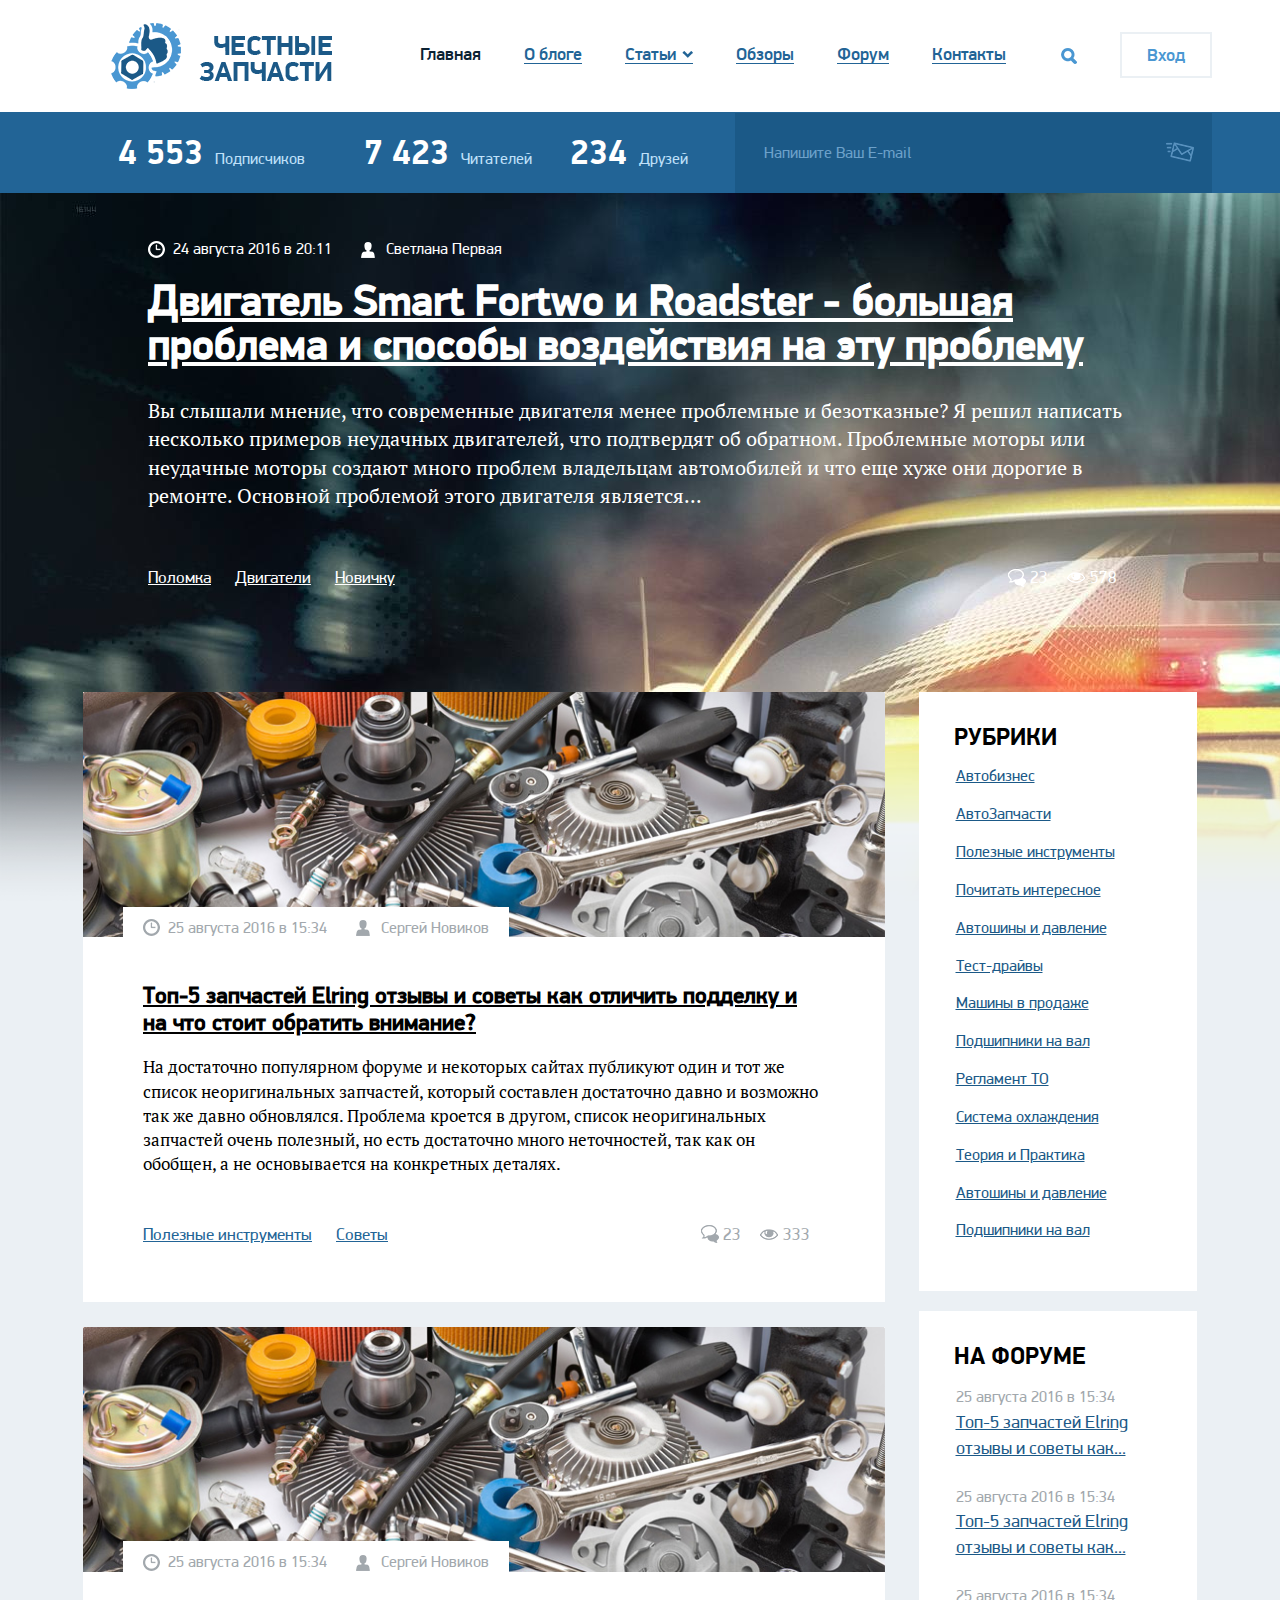
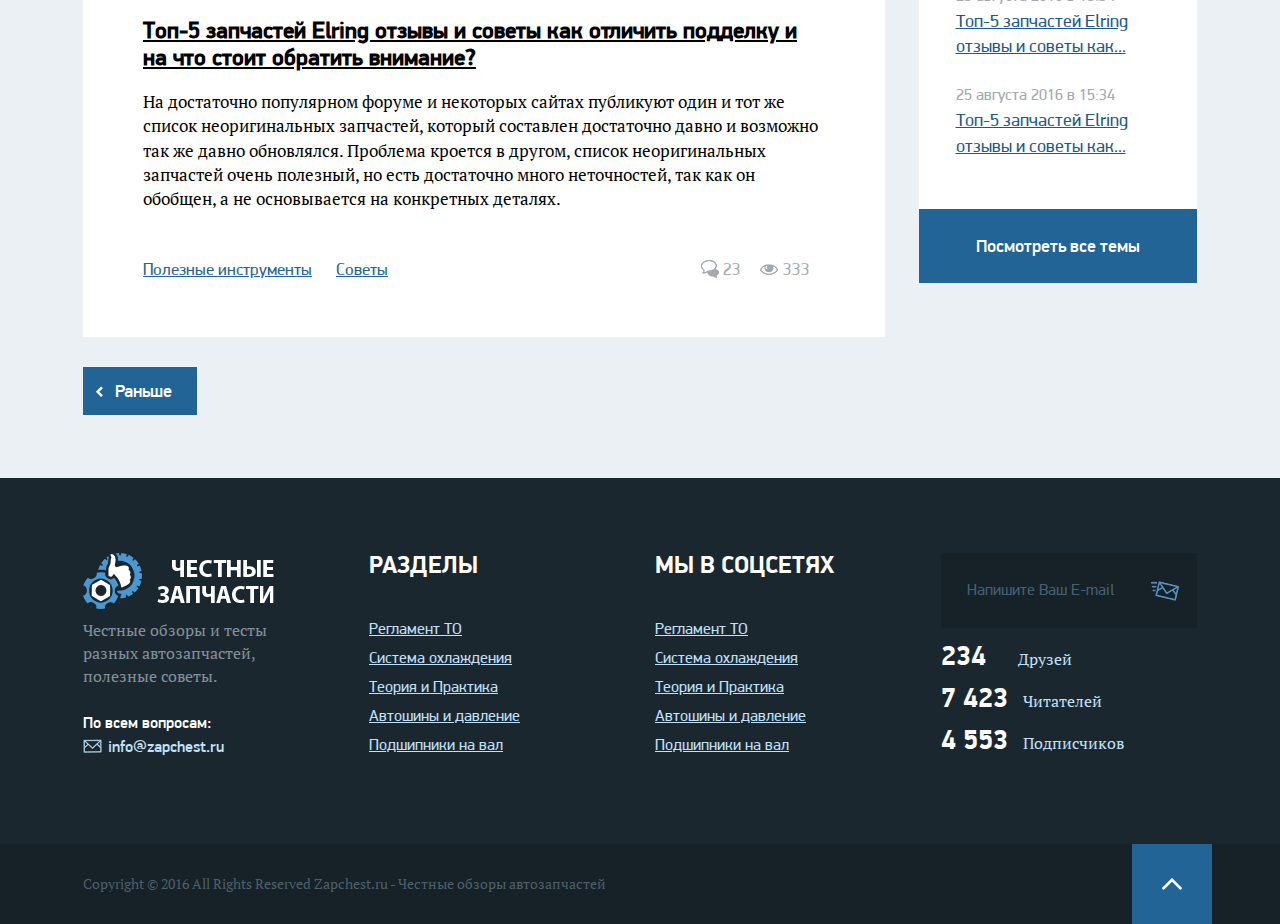
==== index.html @ d2ced8be "fix seizing of fix menu" ====
<!DOCTYPE html>
<head class="no-js" lang="en">
	<meta charset="utf-8">
	<meta name="viewport" content="width=device-width, initial-scale=1.0">
	<meta name="description" content="">
	<meta name="author" content="Dmitry Dadeco">
	<link rel="shortcut icon" href="">
	<title>Честные запчасти</title>
	<link rel="stylesheet" href="css/bootstrap.min.css">
	<link rel="stylesheet" href="css/fonts.css">
	<link rel="stylesheet" href="css/style.css">
	<link rel="stylesheet" href="css/media.css">
</head>
<body>

	<div id="wrapper">
		<div class="sticky-anchor"></div>
		<menu>
			<div class="container">
				<div class="row">
					<div class="col-lg-3 col-xs-12 forfix"><a href="#" class="logo">
						<img src="img/logo.png" alt="Честные запчасти" class="noFix-Logo"></a>
						<img src="img/logo-icon.png" alt="Честные запчасти" class="fix-logo"></a>
					</div>
					<div class="col-lg-7 col-md-8 col-sm-2 col-xs-5 nav">
						<ul class="">
							<li class="current"><a href="#" class="active">Главная</a></li>
							<li><a href="#">О блоге</a></li>
							<li><a href="#" class="article">Статьи</a></li>
							<li><a href="#">Обзоры</a></li>
							<li><a href="#">Форум</a></li>
							<li><a href="#">Контакты</a></li>
						</ul>
					</div>
					<div class="col-lg-1 col-md-2 col-sm-8 col-xs-3 forfixsearch">
						<a href="#" class="search-icon"></a>
					</div>
					<div class="col-lg-4 col-md-3 hidden-sm hidden-xs search-fix-wrap">
						<input type="text" name="search" class="what-search" placeholder="Что ищем?">
						<button name="search" class="search-btn"></button>
					</div>
					<div class="col-lg-1 col-md-2 col-sm-2 col-xs-4 pad-enter">
						<a href="#" class="enter">Вход</a>
					</div>
				</div>
			</div>
		</menu>
		<div class="info">
			<div class="container">
				<div class="row">
					<div class="col-lg-3 col-md-3 nopad-l-m col-sm-3 col-xs-6"><span class="number pad">4 553</span><span class="subscribers">Подписчиков</span></div>
					<div class="col-lg-2 nopad-l col-md-3 col-sm-3 col-xs-6"><span class="number">7 423</span><span class="subscribers">Читателей</span></div>
					<div class="col-lg-2 col-md-2 col-sm-2 col-xs-6 friend"><span class="number pad-m">234</span><span class="subscribers">Друзей</span></div>
					<div class="col-lg-5 nopad col-md-4 col-sm-4  col-xs-12 email-info">
						<input type="email" id="email" name="email" placeholder="Напишите Ваш E-mail">
						<button name="send-email" class="send-email"></button>
					</div>
				</div>
			</div>
		</div>
		<section class="wrap-main-news">
			<img src="img/header-bg.jpg" class="header-bg">
			<div class="bg-light"></div>
			<div class="container">
				<div class="row">
					<div class="col-xs-12 main-news">
						<span class="clock">24 августа 2016 в 20:11</span>
						<span class="user">Светлана Первая</span>
						<h2><a href="#">Двигатель Smart Fortwo и Roadster - большая проблема и способы воздействия на эту проблему</a></h2>
						<span class="text">Вы слышали мнение, что современные двигателя менее проблемные и безотказные? Я решил написать несколько примеров неудачных двигателей, что подтвердят об обратном. Проблемные моторы или неудачные моторы создают много проблем владельцам автомобилей и что еще хуже они дорогие в ремонте. Основной проблемой этого двигателя является...
						</span>
						<div class="bottom">
							<div class="left">
								<a href="#">Поломка</a>
								<a href="#">Двигатели</a>
								<a href="#">Новичку</a>
							</div>
							<div class="right">
								<span class="chat">23</span>
								<span class="eye">578</span>
							</div>
						</div>
					</div>
				</div>
			</div>
		</section>
		<section class="wrap-news">
			<div class="container">
				<div class="row">
					<div class="col-xs-12">
						<main>
							<div class="news-block">
								<div class="photo">
									<img src="img/news-1.jpg" alt="news-1">
									<div class="wrap-CU">
										<span class="clock">25 августа 2016 в 15:34</span>
										<span class="user">Сергей Новиков</span>
									</div>
								</div>
								<div class="text">
									<h3><a href="#">Топ-5 запчастей Elring отзывы и советы как отличить подделку и на что стоит обратить внимание?</a></h3>
									<span class="text-info">На достаточно популярном форуме и некоторых сайтах публикуют один и тот же список неоригинальных запчастей, который составлен достаточно давно и возможно так же давно обновлялся. Проблема кроется в другом, список неоригинальных запчастей очень полезный, но есть достаточно много неточностей, так как он обобщен, а не основывается на конкретных деталях.
									</span>
									<div class="bottom">
										<div class="left">
											<a href="#">Полезные инструменты</a>
											<a href="#">Советы</a>
										</div>
										<div class="right">
											<span class="chat">23</span>
											<span class="eye">333</span>
										</div>
									</div>
								</div>
							</div>
							<div class="news-block">
								<div class="photo">
									<img src="img/news-1.jpg" alt="news-1">
									<div class="wrap-CU">
										<span class="clock">25 августа 2016 в 15:34</span>
										<span class="user">Сергей Новиков</span>
									</div>
								</div>
								<div class="text">
									<h3><a href="#">Топ-5 запчастей Elring отзывы и советы как отличить подделку и на что стоит обратить внимание?</a></h3>
									<span class="text-info">На достаточно популярном форуме и некоторых сайтах публикуют один и тот же список неоригинальных запчастей, который составлен достаточно давно и возможно так же давно обновлялся. Проблема кроется в другом, список неоригинальных запчастей очень полезный, но есть достаточно много неточностей, так как он обобщен, а не основывается на конкретных деталях.
									</span>
									<div class="bottom">
										<div class="left">
											<a href="#">Полезные инструменты</a>
											<a href="#">Советы</a>
										</div>
										<div class="right">
											<span class="chat">23</span>
											<span class="eye">333</span>
										</div>
									</div>
								</div>
							</div>
							<a href="#" class="prev">Раньше</a>
						</main>
						<aside>
							<div class="rubric">
								<div class="title">Рубрики</div>
								<div class="rubtic-list">
									<ul>
										<li><a href="#">Автобизнес</a></li>
										<li><a href="#">АвтоЗапчасти</a></li>
										<li><a href="#">Полезные инструменты</a></li>
										<li><a href="#">Почитать интересное</a></li>
										<li><a href="#">Автошины и давление</a></li>
										<li><a href="#">Тест-драйвы</a></li>
										<li><a href="#">Машины в продаже</a></li>
										<li><a href="#">Подшипники на вал</a></li>
										<li><a href="#">Регламент ТО</a></li>
										<li><a href="#">Система охлаждения</a></li>
										<li><a href="#">Теория и Практика</a></li>
										<li><a href="#">Автошины и давление</a></li>
										<li><a href="#">Подшипники на вал</a></li>
									</ul>
								</div>
							</div>
							<div class="forum">
								<div class="title">На форуме</div>
								<div class="forum-list">
									<ul>
										<li>
											<div class="date">25 августа 2016 в 15:34</div>
											<a href="#">Топ-5 запчастей Elring отзывы и советы как...</a>
										</li>
										<li>
											<div class="date">25 августа 2016 в 15:34</div>
											<a href="#">Топ-5 запчастей Elring отзывы и советы как...</a>
										</li>
										<li>
											<div class="date">25 августа 2016 в 15:34</div>
											<a href="#">Топ-5 запчастей Elring отзывы и советы как...</a>
										</li>
										<li>
											<div class="date">25 августа 2016 в 15:34</div>
											<a href="#">Топ-5 запчастей Elring отзывы и советы как...</a>
										</li>
									</ul>
								</div>
							</div>
							<a href="#" class="all-themes">Посмотреть все темы</a>
						</aside>
					</div>
				</div>
			</div>
		</section>
		<footer>
			<div class="container">
				<div class="row fot">
					<div class="col-lg-3 col-sm-6 col-xs-12 pad-r">
						<a href="#" class="logo"><img src="img/logo-footer.png"></a>
						<span class="logo-text">Честные обзоры и тесты разных автозапчастей, полезные советы.</span>
						<div class="quest">
							<span class="quest-text">По всем вопросам:</span>
							<span class="quest-mail">info@zapchest.ru</span>
						</div>
					</div>
					<div class="col-lg-3 col-sm-6 col-xs-12">
						<div class="title">Разделы</div>
						<div class="list">
							<ul>
								<li><a href="#">Регламент ТО</a></li>
								<li><a href="#">Система охлаждения</a></li>
								<li><a href="#">Теория и Практика</a></li>
								<li><a href="#">Автошины и давление</a></li>
								<li><a href="#">Подшипники на вал</a></li>
							</ul>
						</div>
					</div>
					<div class="col-lg-3 col-sm-6 col-xs-12">
						<div class="title">Мы в соцсетях</div>
						<div class="list">
							<ul>
								<li><a href="#">Регламент ТО</a></li>
								<li><a href="#">Система охлаждения</a></li>
								<li><a href="#">Теория и Практика</a></li>
								<li><a href="#">Автошины и давление</a></li>
								<li><a href="#">Подшипники на вал</a></li>
							</ul>
						</div>
					</div>
					<div class="col-lg-3 col-sm-6 col-xs-12">
						<div class="email-info">
							<input type="email" name="email" id="email" placeholder="Напишите Ваш E-mail">
							<button name="send-email" class="send-email"></button>
						</div>
						<div class="friend num-info"><span class="num">234</span><span class="whom">Друзей</span></div>
						<div class="reader num-info"><span class="num">7 423</span><span class="whom">Читателей</span></div>
						<div class="subscribers num-info"><span class="num">4 553</span><span class="whom">Подписчиков</span></div>
					</div>
				</div>
			</div>
		</footer>
		<div class="copyright">
			<div class="container">
				<div class="row">
					<div class="col-xs-12">Copyright © 2016 All Rights Reserved Zapchest.ru - Честные обзоры автозапчастей</div>
					<a href="#wrapper" id="top"></a>
				</div>
			</div>
		</div>

	<script src="js/jquery-1.12.3.min.js"></script>
  <script src="js/main.js"></script>
</body>
</html>
---- css/fonts.css ----
@font-face {
	font-family: "pfdindisplaypro-med";
	src: url("../fonts/pfdindisplaypro-med.eot");
	src: url("../fonts/pfdindisplaypro-med.eot?#iefix")format("embedded-opentype"),
	url("../fonts/pfdindisplaypro-med.ttf") format("truetype");
	font-style: normal;
	font-weight: normal;
}
@font-face {
	font-family: "pfdindisplaypro-bold";
	src: url("../fonts/pfdindisplaypro-bold.eot");
	src: url("../fonts/pfdindisplaypro-bold.eot?#iefix")format("embedded-opentype"),
	url("../fonts/pfdindisplaypro-bold.ttf") format("truetype");
	font-style: normal;
	font-weight: normal;
}
@font-face {
	font-family: "pfdindisplaypro-reg";
	src: url("../fonts/pfdindisplaypro-reg.eot");
	src: url("../fonts/pfdindisplaypro-reg.eot?#iefix")format("embedded-opentype"),
	url("../fonts/pfdindisplaypro-reg.ttf") format("truetype");
	font-style: normal;
	font-weight: normal;
}
@font-face {
	font-family: "PTF55F";
	src: url("../fonts/PTF55F.eot");
	src: url("../fonts/PTF55F.eot?#iefix")format("embedded-opentype"),
	url("../fonts/PTF55F.ttf") format("truetype");
	font-style: normal;
	font-weight: normal;
}
@font-face {
	font-family: "MyriadPro-Bold";
	src: url("../fonts/MyriadPro/MyriadPro-Bold.otf");
	src: url("../fonts/MyriadPro/MyriadPro-Bold.eot");
	src: url("../fonts/MyriadPro/MyriadPro-Bold.eot?#iefix")format("embedded-opentype"),
	url("../fonts/MyriadPro/MyriadPro-Bold.ttf") format("truetype");
	font-style: normal;
	font-weight: normal;
}
@font-face {
	font-family: "fontawesome-webfont";
	src: url("../fonts/fontawesome-webfont.eot");
	src: url("../fonts/fontawesome-webfont.eot?#iefix")format("embedded-opentype"),
	url("../fonts/fontawesome-webfont.ttf") format("truetype");
	font-style: normal;
	font-weight: normal;
}
@font-face {
	font-family: "FontAwesome";
	src: url("../fonts/FontAwesome.eot");
	src: url("../fonts/FontAwesome.eot?#iefix")format("embedded-opentype"),
	url("../fonts/FontAwesome.ttf") format("truetype");
	font-style: normal;
	font-weight: normal;
}
---- css/style.css ----
html {
  font-family: sans-serif; /* 1 */
  -ms-text-size-adjust: 100%; /* 2 */
  -webkit-text-size-adjust: 100%; /* 2 */
}
body {
  margin: 0;
}
article,
aside,
details, /* 1 */
figcaption,
figure,
footer,
header,
main, /* 2 */
menu,
nav,
section,
summary { /* 1 */
  display: block;
}
audio,
canvas,
progress,
video {
  display: inline-block;
}
audio:not([controls]) {
  display: none;
  height: 0;
}
progress {
  vertical-align: baseline;
}

template,
[hidden] {
  display: none;
}
a {
  background-color: transparent;
}

a:active,
a:hover {
  outline-width: 0;
}
abbr[title] {
  border-bottom: none;
  text-decoration: underline;
  text-decoration: underline dotted;
}
b,
strong {
  font-weight: inherit;
}
b,
strong {
  font-weight: bolder;
}
dfn {
  font-style: italic;
}
h1 {
  font-size: 2em;
  margin: 0.67em 0;
}
mark {
  background-color: #ff0;
  color: #000;
}
small {
  font-size: 80%;
}
sub,
sup {
  font-size: 75%;
  line-height: 0;
  position: relative;
  vertical-align: baseline;
}
sub {
  bottom: -0.25em;
}

sup {
  top: -0.5em;
}
img {
  border-style: none;
}
svg:not(:root) {
  overflow: hidden;
}
code,
kbd,
pre,
samp {
  font-family: monospace, monospace;
  font-size: 1em; }
figure {
  margin: 1em 40px;
}
hr {
  box-sizing: content-box; /* 1 */
  height: 0; /* 1 */
  overflow: visible; /* 2 */
}
button,
input,
select,
textarea {
  font: inherit;
}
optgroup {
  font-weight: bold;
}
button,
input,
select {
  overflow: visible;
}
button,
input,
select,
textarea {
  margin: 0;
}
button,
select {
  text-transform: none;
}
button,
[type="button"],
[type="reset"],
[type="submit"] {
  cursor: pointer;
}
[disabled] {
  cursor: default;
}
button,
html [type="button"],
[type="reset"],
[type="submit"] {
  -webkit-appearance: button;
}
button::-moz-focus-inner,
input::-moz-focus-inner {
  border: 0;
  padding: 0;
}
button:-moz-focusring,
input:-moz-focusring {
  outline: 1px dotted ButtonText;
}
fieldset {
  border: 1px solid #c0c0c0;
  margin: 0 2px;
  padding: 0.35em 0.625em 0.75em;
}
legend {
  box-sizing: border-box;
  color: inherit;
  display: table;
  max-width: 100%;
  padding: 0;
  white-space: normal;
}
textarea {
  overflow: auto;
}
[type="checkbox"],
[type="radio"] {
  box-sizing: border-box;
  padding: 0;
}
[type="number"]::-webkit-inner-spin-button,
[type="number"]::-webkit-outer-spin-button {
  height: auto;
}
[type="search"] {
  -webkit-appearance: textfield;
}
[type="search"]::-webkit-search-cancel-button,
[type="search"]::-webkit-search-decoration {
  -webkit-appearance: none;
}
a, a:hover, a:focus {
  text-decoration: none;
}
body {
  overflow-x:hidden;
}
#wrapper {
  background: #ebf0f4;
  width: 100%;
  height: 100%;

}
menu {
  background: #fff;
  min-height: 112px;
  margin:0;
  padding-left: 0;
}
.logo {
  padding: 23px 28px 23px;
  display: block;
}
menu ul {
  padding: 0;
  margin-top:45px;
  float: right;
}
menu ul li {
  float: left;
  list-style: none;
  margin-right: 43px;
}
menu ul li:last-child {
  margin-right: 0;
}
menu ul li a {
  color: #226496;
  font-family: pfdindisplaypro-med;
  font-size: 18px;
  line-height: 18px;
  display: block;
  border-bottom: 1px solid #226496;
}
menu ul li a.article {
  background: url(../img/arrow-bottom.png) no-repeat center right;
  padding-right: 17px;
}
menu ul li:first-child a, menu ul li:first-child a:hover, menu ul li:first-child a:focus {
  border-bottom: transparent 1px solid;
}
menu ul li a.active,menu ul li a.active:hover,menu ul li a.active:focus {
  color: #0b2233;
}
menu ul li a:hover {
  color: #4a97d2;
  border-bottom: 1px solid #4a97d2;
}
.search-icon {
  width: 16px;
  height: 16px;
  background: url(../img/search-icon.png);
  margin:48px auto 5px;
  display: block;
}
.enter {
  font-family: pfdindisplaypro-med;
  display: block;
  padding: 8px 0;
  border: 2px solid #ebf0f4;
  color:#4a97d2;
  font-size: 18px;
  text-align: center;
  margin-top: 32px;
  width: 92px;
  float: right;
}
.enter:hover {
  background: #ebf0f4;
  color:#4a97d2;
}
.pad-enter {
  padding: 0 0 0 4px;
}
.info {
  background: #226496;
  min-height: 80px;
  width: 100%;
  padding-top: 14.5px;
}
.info .number.pad {
  padding-left: 35px;

}
.info .number {
  font-family: pfdindisplaypro-bold;
  font-size: 35px;
  color: #fff;
  padding-left: 10px;
}
.info .subscribers {
  font-family: pfdindisplaypro-reg;
  font-size: 16px;
  color: #c0e1fa;
  padding: 12px;
}
.nopad-l {
  padding: 0;
}
#email {
  font-family: pfdindisplaypro-reg;
  font-size: 16px;
  color: #fff;
  background: #1b5987;
  border:none;
  padding:29px;
  margin-top: -14px;
  width: 100%;
}
.email-info {position: relative;}
.info .send-email {
  background: url(../img/message-icon.png) no-repeat center;
  border: none;
  height: 20px;
  width: 28px;
  position: absolute;
  z-index: 2;
  right: 18px;
  top: -15px;
  bottom: 0;
  margin:auto 0;
}
.nopad {
  padding:0;
}

section.wrap-main-news {
  width: 100%;
  min-height: 819px;
}
.header-bg {
  position: absolute;
  /*left: 50%;
  margin-left:-961px;*/
  left: 0;
  right: 0;
  margin: auto;
}
.main-news{
  padding:45px 80px 0 80px;
  color: #fff;
}
.main-news .user, .main-news .clock {
  font-family: "pfdindisplaypro-reg";
  font-size: 16px;
  display: inline-block;
}
.main-news .clock {
  background: url(../img/clock.png) no-repeat left center;
  padding-left: 25px;
}
.main-news .user {
  background: url(../img/user.png) no-repeat left center;
  padding-left: 25px;
  margin-left: 25px;
}
.main-news a:hover {
  color: #50adf2;
}
.main-news a {
  font-family: "pfdindisplaypro-med";
  font-size: 43px;
  line-height: 43px;
  color: #fff;
  text-decoration: underline;
}
.main-news .text {
  font-family: "PTF55F", regular;
  font-size: 20px;
  display: block;
  margin-top: 30px;
}
.main-news .bottom {
  margin:45px 0;
}
.main-news .bottom a {
  font-family: "pfdindisplaypro-reg";
  font-size: 17px;
  margin-right:20px;
}
.main-news .bottom .left {
  float: left;
  height: 43px;
}
.main-news .bottom .right {
  float: right;
  height: 43px;
}
.main-news .bottom .right span {
  display: inline-block;
  text-align: right;
  margin-right:15px;
  font-family: "pfdindisplaypro-reg";
  font-size: 17px;
  padding: 9.5px 0;
}
.main-news .bottom .chat {
  background: url(../img/chat.png) no-repeat left center;
  width: 40px;
}
.main-news .bottom .eye {
  background: url(../img/eye.png) no-repeat left center;
  width: 50px;
}
.wrap-news {
  color: #000;
  font-family: "pfdindisplaypro-reg";
  font-size: 16px;
  margin-top:-320px;
}
.wrap-news main {
  width: 72%;
  float: left;
}
.wrap-news main .photo {
  height:247px;
  color: #a2a8ad;
  position: relative;
  overflow:hidden;
}
.wrap-news main .photo img {
  width: 100%;
}
.wrap-news main .wrap-CU {
  background: #fff;
  padding: 10px 20px 0;
  display: inline-block;
  position: absolute;
  bottom: 0;
  left: 5%;
}

.wrap-news main .photo .user, .wrap-news main .photo .clock {
  font-family: "pfdindisplaypro-reg";
  font-size: 16px;
  display: inline-block;
}
.wrap-news main .photo .clock {
  background: url(../img/clock-grey.png) no-repeat left center;
  padding-left: 25px;
}
.wrap-news main .photo .user {
  background: url(../img/user-grey.png) no-repeat left center;
  padding-left: 25px;
  margin-left: 25px;
}
.wrap-news main .text {
  padding: 25px 60px 0;
}
.wrap-news main .text h3 a {
  font-family: "pfdindisplaypro-med";
  font-size: 23px;
  line-height: 23px;
  color: #000;
  text-decoration: underline;
}
.wrap-news main .text h3 a:hover {
  color: #4a96d2;
}
.wrap-news main .text .text-info {
  font-size: 17px;
  font-family: "PTF55F";
  display: inline-block;
}

.wrap-news main .text .bottom {
  margin:45px 0;
  color: #a2a8ad;
}
.wrap-news main .text .bottom a {
  font-family: "pfdindisplaypro-reg";
  font-size: 17px;
  margin-right:20px;
  color: #226496;
  text-decoration: underline;
}
.wrap-news main .text .bottom a:hover {
  color: #4a97d2;
}
.wrap-news main .text .bottom .left {
  float: left;
  height: 43px;
}
.wrap-news main .text .bottom .right {
  float: right;
  height: 43px;
}
.wrap-news main .text .bottom .right span {
  display: inline-block;
  text-align: right;
  margin-right:15px;
  font-family: "pfdindisplaypro-reg";
  font-size: 17px;
  /*padding: 9.5px 0;*/
}
.wrap-news main .text .bottom .chat {
  background: url(../img/chat-grey.png) no-repeat left center;
  width: 40px;
}
.wrap-news main .text .bottom .eye {
  background: url(../img/eye-grey.png) no-repeat left center;
  width: 50px;
}
.news-block {
  padding-bottom: 80px;
  background: #fff;
  margin-bottom:25px;
}
.wrap-news aside {
  width: 25%;
  float: right;
}
.wrap-news aside a,.wrap-news aside {
  font-family: "pfdindisplaypro-reg";

}
aside .rubric,aside .forum {
  padding: 33px 35px;
  background: #fff;
}
.wrap-news aside .title {
  font-family: "pfdindisplaypro-bold";
  font-size: 24px;
  line-height: 24px;
  font-weight: bold;
  text-transform: uppercase;

}
.wrap-news aside ul {
  list-style: none;
  padding-left: 2px;
}
.wrap-news aside .rubtic-list ul li {
  margin-bottom: 15px;
}
.wrap-news aside ul li a {
  color: #1b5987;
  text-decoration: underline;
}
.wrap-news aside ul li a:hover {
 color: #4a97d2
}
.wrap-news aside .forum {
  margin-top:20px;
}
.wrap-news aside .forum-list .date {
  color: #a2a8ad;
  font-size: 16px;
}
.wrap-news aside .forum-list {
  font-size: 18px;
}
.wrap-news aside .forum-list ul li {
  margin-bottom:25px;
}
.wrap-news aside .forum-list ul li:last-child {
  margin-bottom: 0;
}
.wrap-news aside .all-themes {
  display: block;
  color: #fff;
  font-family: "pfdindisplaypro-med";
  font-size: 18px;
  line-height: 18px;
  background: #226496;
  padding: 28px 42px;
  text-align: center;
}
.wrap-news aside .all-themes:hover {
  background: #4b97d3;
}
.wrap-news main .prev {
  color: #fff;
  background: #226496 url(../img/arrow-left.png) no-repeat left+13px center;
  padding:15px 25px 15px 32px;
  margin-top: 5px;
  display: inline-block;
  font-family: "pfdindisplaypro-med";
  font-size: 18px;
  line-height: 18px;
}
.wrap-news main .prev:hover {
  background: #4b97d3 url(../img/arrow-left.png) no-repeat left+13px center;
}
footer {
  background: #1b272f;
  padding:75px 0;
  margin-top: 63px;
}
footer .logo {
  padding: 0 0 10px 0;
}
footer .logo-text {
  font-family: "PTF55F", regular;
  font-size: 16px;
  color: #83919b;
  display: inline-block;
}
footer .quest {
  font-family: "pfdindisplaypro-med";
  font-size: 16px;
  line-height: 16px;
  margin-top: 27px;
}
footer .quest span {
  display: inline-block;
  width: 100%;
  margin-bottom: 8px;
}
footer .quest .quest-text {
  color: #fff;
}
footer .quest .quest-mail {
  color: #c0e1fa;
  background: url(../img/message-icon1.png) no-repeat left center;
  padding-left: 25px;
}
footer .title {
  font-family: "pfdindisplaypro-bold";
  font-size: 24px;
  line-height: 24px;
  color: #fff;
  text-transform: uppercase;
}
footer .list {
  margin-top:42px;
}
footer .list a {
  font-family: "pfdindisplaypro-reg";
  font-size: 16px;
  line-height: 16px;
  color: #c0e1fa;
  text-decoration: underline;
}
footer .list a:hover {
  color: #fff;
}
footer .list ul {
  list-style: none;
  padding: 0;
}
footer .list ul li {
  margin-bottom: 9px;
}
footer .pad-r {
  padding-right:65px;
}
footer .num-info {
  color: #fff;
}
footer #email {
  background: #162128;
  color: #466071;
  margin-top: 0;
  padding:26px;
  min-width: 250px;
}
footer .send-email {
  background: #162128 url(../img/message-icon.png) no-repeat center;
  position: absolute;
  top: 0;
  bottom: 0;
  right: 18px;
  width: 28px;
  height: 20px;
  margin: auto 0;
  border: 0;
}
#email::-webkit-input-placeholder {color:#6da1ca;}
#email::-moz-placeholder          {color:#6da1ca;}/* Firefox 19+ */
#email:-moz-placeholder           {color:#6da1ca;}/* Firefox 18- */
#email:-ms-input-placeholder      {color:#6da1ca;}
footer #email::-webkit-input-placeholder {color:#466071;}
footer #email::-moz-placeholder          {color:#466071;}/* Firefox 19+ */
footer #email:-moz-placeholder           {color:#466071;}/* Firefox 18- */
footer #email:-ms-input-placeholder      {color:#466071;}
input[type="email"]:focus,input[type="text"]:focus { outline: none; }
footer .num-info:first-child {
  margin-top: 20px;
}
footer .num-info {
  margin-top: 13px;
}
footer .num {
  font-family: "pfdindisplaypro-bold";
  font-size: 28px;
  line-height: 28px;
  color: #fff;
  min-width: 62px;
  display: inline-block;
}
footer .whom {
  color: #c0e1fa;
  font-family: "PTF55F", regular;
  font-size: 16px;
  line-height: 16px;
  padding-left: 15px;
  display: inline-block;
}
.copyright {
  background: #162128;
  min-height: 80px;
  color: #4e5f6b;
  font-size: 14px;
  font-family: "PTF55F", regular;
  line-height: 14px;
  padding: 33px 0;
}
.copyright .container {
  position: relative;
}
#top {
  width: 80px;
  height: 80px;
  background: #226496 url(../img/arrow-top.png) no-repeat center;
  position: absolute;
  right: 0;
  top:-33px;
  display: block;
}
#top:hover {
  background: #4b97d3 url(../img/arrow-top.png) no-repeat center;
}
menu.fixed{
  position: fixed;
  top: 0;
  left: 0;
  right: 0;
  z-index: 99;
  min-height: 80px;
  height: 80px;
}
menu.fixed .pad-enter {
  display: none;
}
menu.fixed .nav {
  margin-left: -200px;
}
menu.fixed .logo {
  padding: 15px 0 0 0;
}
menu.fixed ul {
  margin-top:30px;
}
.what-search {
  display: none;
}
menu.fixed .what-search {
  display: block;
  height: 79px;
  width: 360px;
  background: #f4f8fb;
  border: none;
  font-family: pfdindisplaypro-reg;
  font-size: 16px;
  padding-left: 25px;
}

menu.fixed .what-search::-webkit-input-placeholder {color:#c9ced1;}
menu.fixed .what-search::-moz-placeholder          {color:#c9ced1;}/* Firefox 19+ */
menu.fixed .what-search:-moz-placeholder           {color:#c9ced1;}/* Firefox 18- */
menu.fixed .what-search:-ms-input-placeholder      {color:#c9ced1;}


.wrap-news-title {
  padding:0 80px 0 80px;
  color: #fff;
  min-height: 819px;
  position: relative;
}
.wrap-news-title .title {
  padding: 50px 70px 0;
  text-align: center;
  position: relative;
  z-index: 4;
}
.wrap-news-title a:hover {
  color: #50adf2;
}
.wrap-news-title a {
  font-family: "pfdindisplaypro-med";
  font-size: 43px;
  line-height: 43px;
  color: #fff;
}
.wrap-news-title img.wrap-news-title-bg {
  position: absolute;
  /*left: 50%;
  margin-left: -987px; */
  left: 0;
  right: 0;
  margin: auto;
}
.wrap-news-title img.ligft {
  position: absolute;
  bottom: 0;
  left: 0;
  height: 30%;
  width: 100%;
}
.wrap-news-detail {
  margin-top: -511px;
  position: relative;
  z-index: 5;
}
.wrap-news-detail-bg {
  background: #fff;
  padding: 0;
}
.wrap-news-detail .news-info {
  color: #a2a8ad;
  padding: 20px 0;
  border-bottom: 1px solid #eaeaea;
  text-align: center;
  font-family: "pfdindisplaypro-reg";
  font-size: 16px;
}
.wrap-news-detail .news-info span {
  display: inline-block;
}
.wrap-news-detail .news-info .clock {
  background: url(../img/clock-grey.png) no-repeat left center;
  padding-left: 25px;
}

.wrap-news-detail .news-info .user {
  background: url(../img/user-grey.png) no-repeat left center;
  padding-left: 25px;
  margin-left: 25px;
}
.wrap-news-detail .news-info .chat {
  background: url(../img/chat-grey.png) no-repeat left center;
  padding-left: 25px;
  margin-left: 25px;
}
.wrap-news-detail .news-info .eye {
  background: url(../img/eye-grey.png) no-repeat left center;
  padding-left: 25px;
  margin-left: 25px;
}
.wrap-news-detail .text {
  font-family: "PTF55F";
  color: #0b2233;
  font-size: 18px;
  padding: 40px 60px;
}
.wrap-news-detail .bottom {
  border-top: 1px solid #eaeaea;
  border-bottom: 1px solid #eaeaea;
  padding: 20px 60px;
}
.wrap-news-detail .bottom  .right img {
  max-width: 100%;
      margin-top: -5px;
}
.wrap-news-detail .bottom .left {
  float: left;
}
.wrap-news-detail .bottom .left a {
  font-family: "pfdindisplaypro-reg";
  font-size: 17px;
  margin-right: 20px;
  color: #226496;
  text-decoration: underline
}
.wrap-news-detail .bottom .left a:hover {
  color: #4a97d2;
}
.wrap-news-detail .bottom .right {
  float: right;
}
.wrap-news-detail .comment {
  padding: 20px 60px;
  border-bottom: 1px solid #eaeaea;
}
.wrap-news-detail .comment .label {
  font-family: pfdindisplaypro-bold;
  font-size: 24px;
  text-transform: uppercase;
  width: 100%;
  text-align: left;
  display: inline-block;
  font-weight: bold;
  padding: 30px 0;
}
.wrap-news-detail .comment .form {
  width: 100%;
  display: inline-block;
  font-family: pfdindisplaypro-reg;
  font-size: 16px;
}
.wrap-news-detail .comment .form input, .wrap-news-detail .comment .form textarea {
  border: 1px solid #ebf0f4;
  color: #000;
  padding: 7px 15px 7px;
  resize: none;
}
.wrap-news-detail .comment .form textarea:focus {
  outline: none;
}
.wrap-news-detail .comment .form input:nth-child(2) {
  margin-left: 15px;
  margin-right: 10px;
}
.wrap-news-detail .comment .form input::-webkit-input-placeholder {color:#d7dadd;}
.wrap-news-detail .comment .form input::-moz-placeholder          {color:#d7dadd;}/* Firefox 19+ */
.wrap-news-detail .comment .form input:-moz-placeholder           {color:#d7dadd;}/* Firefox 18- */
.wrap-news-detail .comment .form input:-ms-input-placeholder      {color:#d7dadd;}
.wrap-news-detail .comment .form textarea {
  width: 100%;
  height: 135px;
  margin-top:15px;
}
.wrap-news-detail .comment .form a {
  color: #226496;
  text-decoration: underline;
}
.wrap-news-detail .comment .form a:hover {
  color: #4a97d2;
}
.wrap-news-detail .comment .form input[type="checkbox"] + label {
  cursor: pointer;
}
.wrap-news-detail .comment .form input[type="checkbox"]:not(checked) {
  position: absolute;
  opacity: 0;
  margin-left: 15px;
}
.wrap-news-detail .comment .form input[type="checkbox"]:not(checked) + label {
  position: relative; /* будем позиционировать псевдочекбокс относительно label */
  padding-left: 40px; /* оставляем слева от label место под псевдочекбокс */
}
/* Оформление второй части чекбокса в выключенном состоянии (переключатель). */
.wrap-news-detail .comment .form input[type="checkbox"]:not(checked) + label:after {
  content: '';
  position: absolute;
  top: -2px;
  left: 2px;
  width: 22px;
  height: 22px;
  background: #FFF;
  border: 1px solid #ebf0f4;
}
/* Сдвигаем переключатель чекбокса, когда он включен. */
.wrap-news-detail .comment .form input[type="checkbox"]:checked + label:after {
  background: #fff url(../img/ok-icon.png) no-repeat center;
}
.wrap-news-detail .comment .form input[type="submit"] {
  color: #fff;
  background: #226496;
  padding: 15px 25px;
  margin-top: 5px;
  display: inline-block;
  font-family: "pfdindisplaypro-med";
  font-size: 18px;
  line-height: 18px;
}

.wrap-news-detail .comment .form input[type="submit"]:hover {
  background: #4b97d3;
}
.wrap-news-detail .comment .left {
  float: left;
  font-family: pfdindisplaypro-bold;
  font-size: 24px;
  font-weight: bold;
}
.wrap-news-detail .comment .left a {
  color: #4a97d2;
}
.wrap-news-detail .comment .left a:hover {
  color: #226496;
}
.wrap-news-detail .comment .right {
  float: right;
  font-family: pfdindisplaypro-reg;
  font-size: 16px;

}
.wrap-news-detail .comment .right a {
  color: #226496;
  display: inline-block;
  padding-right: 15px;
  background: url(../img/arrow-bottom.png) no-repeat center right;
}
.wrap-news-detail .comment .right a:hover {
  color: #4a97d2;
}
.wrap-news-detail .comment  .comment-info {
  padding: 20px 0;
  margin-top:20px;
  display: inline-block;
  width: 100%;
}
.comments {
  padding: 20px 60px;
  color: #a2a8ad;
  border-bottom: 1px solid #eaeaea;
  font-family: "pfdindisplaypro-reg";
  font-size: 16px;
}
.comments .comments-info div {
  display: inline-block;
}
.comments .comments-info .name {
  margin-left: 15px;
}
.comments .comments-info .clock {
  background: url(../img/clock-grey.png) no-repeat left center;
  padding-left: 25px;
  margin-left: 25px;
}
.comments .comments-wrap .comments-wrap-com {
  font-family: "PTF55F";
  font-size: 18px;
  line-height: 24px;
  color: #0b2233;
  padding: 20px 80px;
}
.comments .comments-wrap .comments-wrap-com a {
  color: #226496;
  text-decoration: underline;
  display: inline-block;
  margin-top:20px;
}
.comments .comments-wrap .comments-wrap-com a:hover {
  color: #4a97d2;
}
.comments .comments-wrap .answer {
  padding: 20px 0 20px 80px;
}
.similar-articles {
  padding: 50px 0 0 0;
}
.similar-articles-wrap {
  padding: 0;
}
.similar-articles .title {
  font-family: "MyriadPro-Bold";
  font-size: 24px;
  font-weight: bold;
  text-transform: uppercase;
  text-align: center;
  padding-bottom: 25px;
}
.similar-articles ul {
  padding: 0;
  list-style: none;
  text-align: justify;
}
.similar-articles ul li {
  width: 32%;
  display: inline-block;
}

.similar-articles ul li .litle-text {
  display: block;
  background: #fff;
  width: 100%;
  padding: 15px 50px;
  color: #0b2233;
  text-align: center;
  text-decoration: underline;
}
.similar-articles ul li .litle-text:hover {
  color: #4a97d2;
}
.similar-articles ul li img {
  width: 100%;
}
.similar-articles ul li.helper {
  width: 100%;
  height: 0;
  visibility: hidden;
}
section.wrap-main-news {
  position: relative;
  overflow: hidden;
}
.main-news {
  z-index: 3;
  position: relative;
}
.bg-light {
  background: url(../img/ligft.png) no-repeat center bottom;
  position: absolute;
  -webkit-background-size: 100% 100%;
  background-size: 100% 40%;
  width: 100%;
  height: 100%;
  z-index: 2;
  left:0;
}
.wrap-news {
  position: relative;
  z-index: 4;
}
.forum-main nav {
  padding: 30px 0;
}
.forum-main nav a {
  font-family: pfdindisplaypro-reg;
  font-size: 1em;
  text-decoration: underline;
  color: #226496;
}
.forum-main nav a:hover {
  text-decoration: none;
}
.forum-main nav ul {
  margin: 0;
  padding: 0;
  list-style: none;
}
.forum-main nav ul li {
  float: left;
}
.forum-main nav ul li::after {
  content: ">";
  font-family: "fontawesome-webfont";
  color: #a2a8ad;
  position: relative;
  margin: 0 5px;
}
.forum-main nav ul li:last-child::after {
  display: none;
}
.forum-main nav ul li.current a {
  color: #a2a8ad;
  text-decoration: none;
}
.forum-main {
  color: #0b2233;
}
.forum-main .important-info .title {
  font-family: "MyriadPro-Bold";
  font-size: 1.5em;
  text-transform: uppercase;
  margin: 0;
  display: block;
  width: 100%;
  border-bottom: 1px solid #eaeaea;
  padding: 25px 35px;
}
.forum-main .important-info .text {
  padding: 5px 35px 15px;
  display: block;
}
.forum-main .important-info p, .forum-main .important-info a {
  font-family: "PTF55F";
  font-size: 1.125em;
}
.forum-main .important-info a {
  color: #226496;
  text-decoration: underline;
}
.forum-main .important-info a:hover {
  text-decoration: none;
}
.forum-main article {
  background: #fff;
}
.forum-main .last-info {
  margin-top:25px;
}
.forum-main .last-info article {
  width: 49%;
}
.forum-main .last-info article:first-child {
  float: left;
}
.forum-main .last-info article:last-child {
  float: right;
}

.forum-main .last-info article .title {
  font-family: "MyriadPro-Bold";
  font-size: 1.5em;
  text-transform: uppercase;
  margin: 0;
  display: block;
  width: 100%;
  border-bottom: 1px solid #eaeaea;
  padding: 25px 35px;
}
.forum-main .last-info article .note {
  padding: 25px 35px;
  border-bottom: 1px solid #eaeaea;
}
.forum-main .last-info article .note .note-title a {
  font-family: "pfdindisplaypro-med";
  font-size: 1.25em;
  text-decoration: underline;
  color: #0b2233;
}
.forum-main .last-info article .note .note-title a:hover,.forum-main .last-info article .note .last-message a:hover, .forum-main .last-info article .note .category a:hover {
  text-decoration: none;
}
.forum-main .last-info article .note .last-message {
  font-family: "PTF55F";
  font-size: 1.125em;
}
.forum-main .last-info article .note .last-message a, .forum-main .last-info article .note .category a {
  color: #226496;
  text-decoration: underline;
}
.forum-main .last-info article .note .category {
  color: #a2a8ad;
  font-family: pfdindisplaypro-reg;
}
.forum-main .last-info article .note .category a {
  font-family: pfdindisplaypro-reg;
  margin-right:15px;
}
.forum-main .last-info article .note  .note-comments,.forum-main .last-info article .note .note-views {
  display: inline-block;
  position: relative;
  padding-left: 18px;
}
.forum-main .last-info article .note .note-views {
  margin-left: 10px;
}
.forum-main .last-info article .note .note-comments::before {
  content: "";
  background: url(../img/chat-grey.png);
  width: 18px;
  height: 18px;
  position: absolute;
  top:0;
  bottom: 0;
  margin: auto;
  left: -8px;
}
.forum-main .last-info article .note .note-views::before {
  content: "";
  background: url(../img/eye-grey.png);
  width: 18px;
  height: 11px;
  position: absolute;
  top:0;
  bottom: 0;
  margin: auto;
  left: -8px;
}
.forum-main .last-info article .note .time-send {
  font-family: pfdindisplaypro-reg;
  color: #a2a8ad;
}
.forum-main .last-info article .note-info-short {
  font-family: pfdindisplaypro-reg;
  font-size: 1.125em;
}
.forum-main .last-info article .time-send-info {
  margin-right:15px;
}
.forum-lvltwo {
  color: #0b2233;
}
.forum-lvltwo .forum-title {
  padding: 25px 0;
}
.forum-lvltwo .forum-title .forum-name {
  float: left;
}
.forum-lvltwo .forum-title .forum-name h3 {
  font-family: pfdindisplaypro-med;
  font-size: 1.5em;
  margin: 0;
  font-weight: normal;
}
.forum-lvltwo .forum-title .forum-name p {
  font-family: pfdindisplaypro-reg;
  color: #a2a8ad;
  margin: 0;
}
.forum-lvltwo .forum-title .pagination {
  float: right;
  margin-top: 9px;
}
.forum-lvltwo .forum-title .pagination .show {
  color: #a2a8ad;
  float: left;
  display: block;
  margin:0;
  margin-right: 30px;
}
.forum-lvltwo .forum-title .pagination ul {
  margin: 0;
  padding: 0;
  list-style: none;
  float: right;
}
.forum-lvltwo .forum-title .pagination ul li {
  float: left;
  margin-right: 10px;
  color: #bbcbd8;
  font-family: "pfdindisplaypro-bold";
}
.forum-lvltwo .forum-title .pagination ul li a {
  font-family: "pfdindisplaypro-med";
  font-size: 1.125em;
  color: #4a97d2;
  padding: 15px 12px;
  border: 1px solid #cfdde8;
}
.forum-lvltwo .forum-title .pagination ul li a:hover {
  background: #cfdde8;
}
.forum-lvltwo .forum-title .pagination ul li:first-child a {
  color: #fff;
  padding: 15px 18px;
  background: #226496;
}

.forum-lvltwo .forum-title .pagination ul li:first-child a:hover {
  background: #4b97d3;
}
.forum-lvltwo .forum-title .pagination ul li:first-child .arrow {
  margin-right: 5px;
}
.forum-lvltwo .forum-title .pagination ul li a .arrow {
  background: url(../img/arrow-left-pag.png);
  display: inline-block;
  width: 7px;
  height: 11px;
}
.forum-lvltwo .forum-title .pagination ul li:last-child a {
  color: #fff;
  padding: 15px 18px;
  background: #226496;
}

.forum-lvltwo .forum-title .pagination ul li:last-child a:hover {
  background: #4b97d3;
}
.forum-lvltwo .forum-title .pagination ul li:last-child a .arrow {
  -moz-transform: rotate(180deg);
    -ms-transform: rotate(180deg);
    -webkit-transform: rotate(180deg);
    -o-transform: rotate(180deg);
    transform: rotate(180deg);
    margin-left:5px;
}
.forum-main article {
  position: relative;
}
.themes-topic {
  background: #fff;
}
.themes-topic table {
  width: 100%;
  color: #0b2233;
}
.themes-topic table .header {
    border-bottom: 1px solid #eaeaea;
}
.themes-topic table .header td {
  text-align: left;
  font-family: "pfdindisplaypro-med";
  color: #226496;
}
.themes-topic .title {
    font-family: "MyriadPro-Bold";
    font-size: 1.5em;
    text-transform: uppercase;
    margin: 0;
    display: block;
    width: 100%;
    padding: 25px 0;
    color: #0b2233;
}
.themes-topic table .title-theme a {
  font-family: "pfdindisplaypro-med";
  font-size: 1.25em;
  color: #0b2233;
  text-decoration: underline;
}
.themes-topic table .title-theme a:hover {text-decoration: none;}
.themes-topic table .title-theme {
  font-family: "PTF55F";
  font-size: 1.125em;
  float: left;
  display: block;
}
.themes-topic table i {
  color: #4a97d2;
  float: left
}
.themes-topic table i.fa-file-text-o {
  font-size: 1.375em;
  margin: 0 23px;
}
.themes-topic table i.icon {
  font-size: 1em;
  border: 1px solid #ebf0f4;
  padding: 2px 3px;
  width: 22px;
  text-align: center;
  height: 22px;
}
.themes-topic table tr:not(.header) td {
  padding: 20px 25px;
}
.themes-topic table tr td:first-child {
  padding-left: 35px;
}
.themes-topic table tr td .answers {
  position: relative;
  display: block;
  font-family: "pfdindisplaypro-reg";
  padding-left: 25px;
  color: #a2a8ad;
}
.themes-topic table tr td .answers:before {
  content: "";
  background: url(../img/chat-grey.png);
  width: 18px;
  height: 18px;
  position: absolute;
  left: 0;
  top: 0;
  bottom:0;
  margin: auto;
}
.themes-topic table tr td .views {
  position: relative;
  display: block;
  font-family: "pfdindisplaypro-reg";
  padding-left: 25px;
  color: #a2a8ad;
}
.themes-topic table tr td .views:before {
  content: "";
  background: url(../img/eye-grey.png);
  width: 18px;
  height: 11px;
  position: absolute;
  left: 2px;
  top: 0;
  bottom:0;
  margin: auto;
}
.themes-topic table tr td a {
  font-family: "pfdindisplaypro-reg";
  color: #226496;
  text-decoration: underline;
}
.themes-topic table tr td a:hover {
  text-decoration: none;
}
.themes-topic table tr td .last-message {
  font-family: "pfdindisplaypro-reg";
  color: #a2a8ad;
}
.themes-topic table tr td:not(first-child) {
  padding: 0 25px;
}
.forum-lvltwo .forum-footer {
  margin-top: 5px;
  margin-bottom: 13px;
}
.forum-lvltwo .info-setting {
  background: #fff;
  font-family: "PTF55F";
}
.forum-lvltwo .info-setting .title {
    font-family: "MyriadPro-Bold";
    font-size: 1.5em;
    text-transform: uppercase;
    margin: 0;
    display: block;
    width: 100%;
    padding: 25px 35px;
    border-bottom: 1px solid #eaeaea;
}
.forum-lvltwo .info-setting p {
  font-size: 1.125em;
  padding: 25px 35px;
  margin:0;
}
.forum-lvltwo .forum-title .pagination ul li:last-child {
  margin-right:0;
}
.forum-lvltwo .list-freedom {
  font-family: "PTF55F";
  font-size: 1.125em;
  margin-top:25px;
}
.forum-lvltwo .list-freedom .list, .forum-lvltwo .list-freedom .freedom {
  width: 49%;
  background: #fff;
}
.forum-lvltwo .list-freedom .list {
  float: left;
}
.forum-lvltwo .list-freedom .freedom {
  float: right;
}
.forum-lvltwo .list-freedom .title {
    font-family: "MyriadPro-Bold";
    font-size: 1.5em;
    text-transform: uppercase;
    margin: 0;
    display: block;
    width: 100%;
    padding: 25px 35px;
    border-bottom: 1px solid #eaeaea;
}
.forum-lvltwo .list-freedom  i {
    color: #4a97d2;
    float: left;
    margin-left: 35px;
    margin-right: 15px;
}
.forum-lvltwo .list-freedom  i.icon {
  font-size: 1em;
  border: 1px solid #ebf0f4;
  padding: 2px 3px;
  width: 22px;
  text-align: center;
  height: 22px;
}
.forum-lvltwo .list-freedom {
  font-size: 1em;
}
.forum-lvltwo .freedom {
  font-family: "PTF55F";
}
.forum-lvltwo .freedom .left {
  float: left;
  width: 65%;
  padding-left:35px;
}
.forum-lvltwo .freedom .right {
  width: 35%;
  float: right;
  padding-left:35px;
}
.forum-lvltwo .list-freedom a {
  color: #226496;
  text-decoration: underline;
}
.forum-lvltwo .list-freedom a:hover {
  text-decoration: none;
}

.forum-main article .hide-block {
  background: url(../img/big-arrow.png);
  width: 17px;
  height: 10px;
  position: absolute;
  top: 35px;
  right: 30px;
}
.forum-main article .hide-block.hide-active {
  -moz-transform: rotate(180deg); /* Для Firefox */
    -ms-transform: rotate(180deg); /* Для IE */
    -webkit-transform: rotate(180deg); /* Для Safari, Chrome, iOS */
    -o-transform: rotate(180deg); /* Для Opera */
    transform: rotate(180deg);
}
.forum-main article .hide-block:hover {
  cursor: pointer;
}
footer, .copyright { position: relative; }
/* .parallax {
  perspective: 1px;
  height: 1800px;
  overflow-x: hidden;
}
.wrap-main-news {
  transform: translateZ(-2px) scale(3);
}
.wrap-news {
  transform: translateZ(0);
}
.wrap-main-news, .wrap-news {

} */
.search-fix-wrap {position: relative;}
menu .search-btn {
  position: absolute;
  top: 0; bottom: 0; right: 25px; margin: auto 0;
  width: 16px; height: 16px;
  background: url(../img/search-icon.png) no-repeat center;
  border: 0;
}
.search-fix-wrap { display: none; }

button:focus { outline: none; }

.visible {opacity: 0 !important;}
.fix-logo {display: none;}
---- css/media.css ----
@media screen and (min-width:1980px)  {
.container {
	width: 1980px;
}
menu ul li a {
	font-size: 27px;
}
.info .subscribers {
	font-size: 41px;
}
.info .subscribers {
	font-size: 26px;
}
#email {
	font-size: 23px;
	margin-top:-15px;
}
.enter {
	font-size: 24px;
}
.main-news .user, .main-news .clock {
	font-size: 24px;
}
.main-news a {
	font-size: 58px;
}
.main-news .text {
	font-size: 25px;
}
.main-news .bottom a {
	font-size: 21px;
}
.main-news .bottom .right span {
	font-size: 22px;
}
.main-news .bottom .chat {
	width: 49px
}
.main-news .bottom .eye {
	font-size: 58px;
}
.wrap-news main .photo .user, .wrap-news main .photo .clock {
	font-size: 25px;
}
.wrap-news main .text h3 a {
	font-size: 34px;
}
.wrap-news main .text .text-info {
	font-size: 25px;
}
.wrap-news main .text .bottom a {
	font-size: 23px;
}
.wrap-news main .text .bottom .right span {
	font-size: 24px;
}
.wrap-news main .text .bottom .eye {
	width: 62px;
}
.wrap-news aside .title {
	font-size: 34px;
}
.wrap-news aside ul li a {
	font-size: 24px;
}
.wrap-news aside .all-themes {
	font-size: 25px;
}
.wrap-news main .prev {
	font-size: 25px;
}
footer .logo-text, footer .quest {
	font-size: 24px;
}
footer .title {
	font-size: 29px;
}
footer .list a {
	font-size: 22px;
}
footer .whom {
	font-size: 24px;
}
footer .num {
	font-size: 33px;
}
.copyright {
	font-size: 21px;
}
menu ul {
	float: left;
	margin-left: -105px;
}
.wrap-news main .text .bottom .chat {
	font-size: 52px;
	width: 50px;
}
.forum-lvltwo .freedom .left {
  width: 50%;
  padding-left:35px;
}
.forum-lvltwo .freedom .right {
  width: 50%;
  padding-left:35px;
}
.forum-lvltwo .list-freedom {
  font-size: 1.125em;
}
}
@media screen and (max-width:1200px)  {
.logo {
	padding: 0;
	text-align: center;
	margin: 10px 0;
}
menu ul, .search-icon,.enter {
	margin: 0;
}
menu ul {
	margin-top: 5px;
}
.search-icon {
	margin:8px auto 0;
}
.enter {
	margin-top: -10px;
	margin-bottom: 5px;
}
.nopad-l-m {
	padding-left: 0;
}
.info .number {
	padding-left: 30px;
}
.info .number.pad-m {
	padding-left: 0;
}
footer {
	text-align: center;
}
footer .quest .quest-mail {
	/*background: url(../img/message-icon1.png) no-repeat left+140px center;*/
	width: 160px;
}
footer .pad-r {
	padding-right: 15px
}
footer .fot div:nth-child(1), footer .fot div:nth-child(2){
  margin-bottom: 20px;
}
menu.fixed .forfix {
	width: 10%;
	display: inline-block;
	position: relative;
}
menu.fixed .nav {
	width: 70%;
	display: inline-block;
	position: relative;
	margin-left: -50px;
}
menu.fixed .what-search {
  width: 200px;
}
menu.fixed .logo {padding:7px 0 0 0;}

.forum-lvltwo .forum-title .forum-name {
	float: none;
	text-align: center;
	margin-bottom: 20px;
}
.forum-lvltwo .forum-title .pagination {
	width: 100%;
}
.themes-topic table .title-theme {
	float: none;
}
menu .search-btn {right: 45px}
}
@media screen and (max-width:992px)  {
.wrap-news {
	margin-top: -200px;
}
.info .number{
	font-size: 21px;
}
.info .subscribers {
	font-size: 14px;
}
.info {min-height: 62px;}
#email {
	padding: 20px;
}
/* menu mobile*/
	.nav {
		position: relative;
		min-height: 45px;
		margin-bottom: 10px;
	}
	.nav ul {
		width: 100%;
		min-height: 45px;
		min-width: 125px;
		max-width: 125px;
		padding: 5px 0;
		position: absolute;
		top: 0;
		left: 0;
		border: solid 1px #aaa;
		background: #FAFAFA url(../img/icon-menu.png) no-repeat 10px 15px;
		border-radius: 5px;
		box-shadow: 0 1px 2px rgba(0,0,0,.3);
		z-index: 3;
	}
	.nav li {
		display: none; /* скрыть все <li> пункты */
		margin: 0;
		width: 100%;
	}
	.nav .current {
		display: block; /* показывать только текущие активные <li> пункты */
	}
	.nav a {
		display: block;
		padding: 7px 5px 5px 32px;
		text-align: left;
	}
	.nav .current a {
		background: none;
		color: #666;
		padding-left: 40px;
	}

	/* при наведении на пункты меню */
	.nav ul:hover {
		background-image: none;
	}
	.nav ul:hover li {
		display: block;
		margin: 0 0 5px;
	}
	.nav ul:hover .current {
		background: url(images/icon-check.png) no-repeat 10px 7px;
	}
	menu ul {
		margin-top: 0;
	}
	.enter {
		margin-top: 0;
		margin-bottom: 10px;
	}
	.search-icon {
		margin-top: 14px;
	}
	.wrap-news main, .wrap-news aside {
		width: 100%;
	}
	.wrap-news aside {
		margin-top: 40px;
	}
	.wrap-news aside .rubric {
		width: 49.2%;
		float: left;
	}
	.wrap-news aside .forum{
		width: 49.2%;
		float: right;
		margin-top: 0;
	}
	.wrap-news aside .all-themes {
		float: right;
		width: 49.2%;
	}
	menu ul li a.article {
		background: url(../img/arrow-bottom.png) no-repeat center right+10px;
	}

menu.fixed .forfix {
	width: 10%;
	display: inline-block;
	position: relative;
}
menu.fixed .nav {
	width: 20%;
	display: inline-block;
	position: relative;
	margin-left: 150px;
	margin-top:-15px;
}
menu.fixed .forfixsearch {
	width: 30%;
	margin-left: 150px;
}
menu.fixed .what-search {
  width: 200px;
  float: right;
}
menu.fixed .logo {padding:7px 0 0 0;}
.wrap-news-title {
	padding: 0 40px;
}
.forum-lvltwo .list-freedom .list {width: 100%;}
.forum-lvltwo .list-freedom .freedom {
	width: 100%;
	margin-top:10px;
}
.info .subscribers {font-size: 13px;}
}
@media screen and (max-width:768px)  {
	#email {
		margin-top: 0;
	}
	.info .number.pad,.info .number {
		padding-left: 15px;
	}
	.friend {
		padding-top: 10px;
	}

	.wrap-news aside .forum, .wrap-news aside .rubric {
		width: 100%;
		float: left;
		margin-top: 0;
	}
	.wrap-news aside .forum {
		width: 100%;
		margin-top: 20px;
	}
	.wrap-news aside .all-themes {
		width: 100%;
	}
	.wrap-news {
		margin-top: 0px;
	}
menu.fixed .forfix {
	width: 10%;
	display: inline-block;
	position: relative;
}
menu.fixed .nav {
	width: 40%;
	display: inline-block;
	position: relative;
	margin-left: 30%;
	margin-top:-15px;
}
menu.fixed .forfixsearch {
	width: 40%;
	margin-left: 150px;
	display: none;
}
menu.fixed .what-search {
  width: 250px;
  float: right;
}
menu.fixed .logo {padding:7px 0 0 0;}
.search-icon {float: right;}
.wrap-news-detail .comment .form input, .wrap-news-detail .comment .form textarea {
	width: 100%;
	margin-bottom: 20px;
}
.wrap-news-detail .comment .form input:nth-child(2) {
	margin-left:0;
}
.wrap-news-detail {
  margin-top: -311px;
}
.wrap-news-title {
	padding:0;
}
.wrap-news-title .title {
	padding:20px 0 0 0;
}
.wrap-news-detail .text,.wrap-news-detail .bottom,.wrap-news-detail .comment,.comments {
	padding:30px 10px;
}
.similar-articles ul li {
	width: 100%;
	margin-bottom:15px;
}
.wrap-news-detail .bottom .left,.wrap-news-detail .bottom .right {
	clear: both;
	float: none;
	width: 100%;
}
.wrap-news-detail .bottom {
	text-align: center;
}
.wrap-news-detail .bottom  .right img  {
      margin-top: 0;
}
.forum-main .last-info article {width: 100%;}
.forum-main nav ul {padding-left: 15px;}
.forum-main .last-info article .note {text-align: center;}
.forum-lvltwo .forum-title .pagination ul li a {
	display: block;
}
.forum-lvltwo .forum-title .pagination .show, .forum-lvltwo .forum-title .pagination ul {
	float: none;text-align: center;
}
.forum-lvltwo .forum-title .pagination ul {
	margin-top: 10px;
}
.forum-lvltwo .forum-title .pagination ul li {
	float: none;
	display: inline-block;
}
.forum-lvltwo .important-info .title {
	text-align: center;
}
.themes-topic table i {
	display: none;
}
.themes-topic table tr td:nth-child(3) {
	display: none;
}
.themes-topic table tr td:nth-child(5) {
	display: none;
}
.forum-lvltwo .info-setting .title {text-align: center;}
.forum-main article::after {
	right: 20px;
}
.themes-topic table tr:not(.header) td {
	padding: 20px 7px;
}
.themes-topic table tr td:not(first-child) {
	padding: 0 5px;
}
.themes-topic table tr td:first-child {
	padding-left: 0;
}
.info .send-email {top:0;}
}
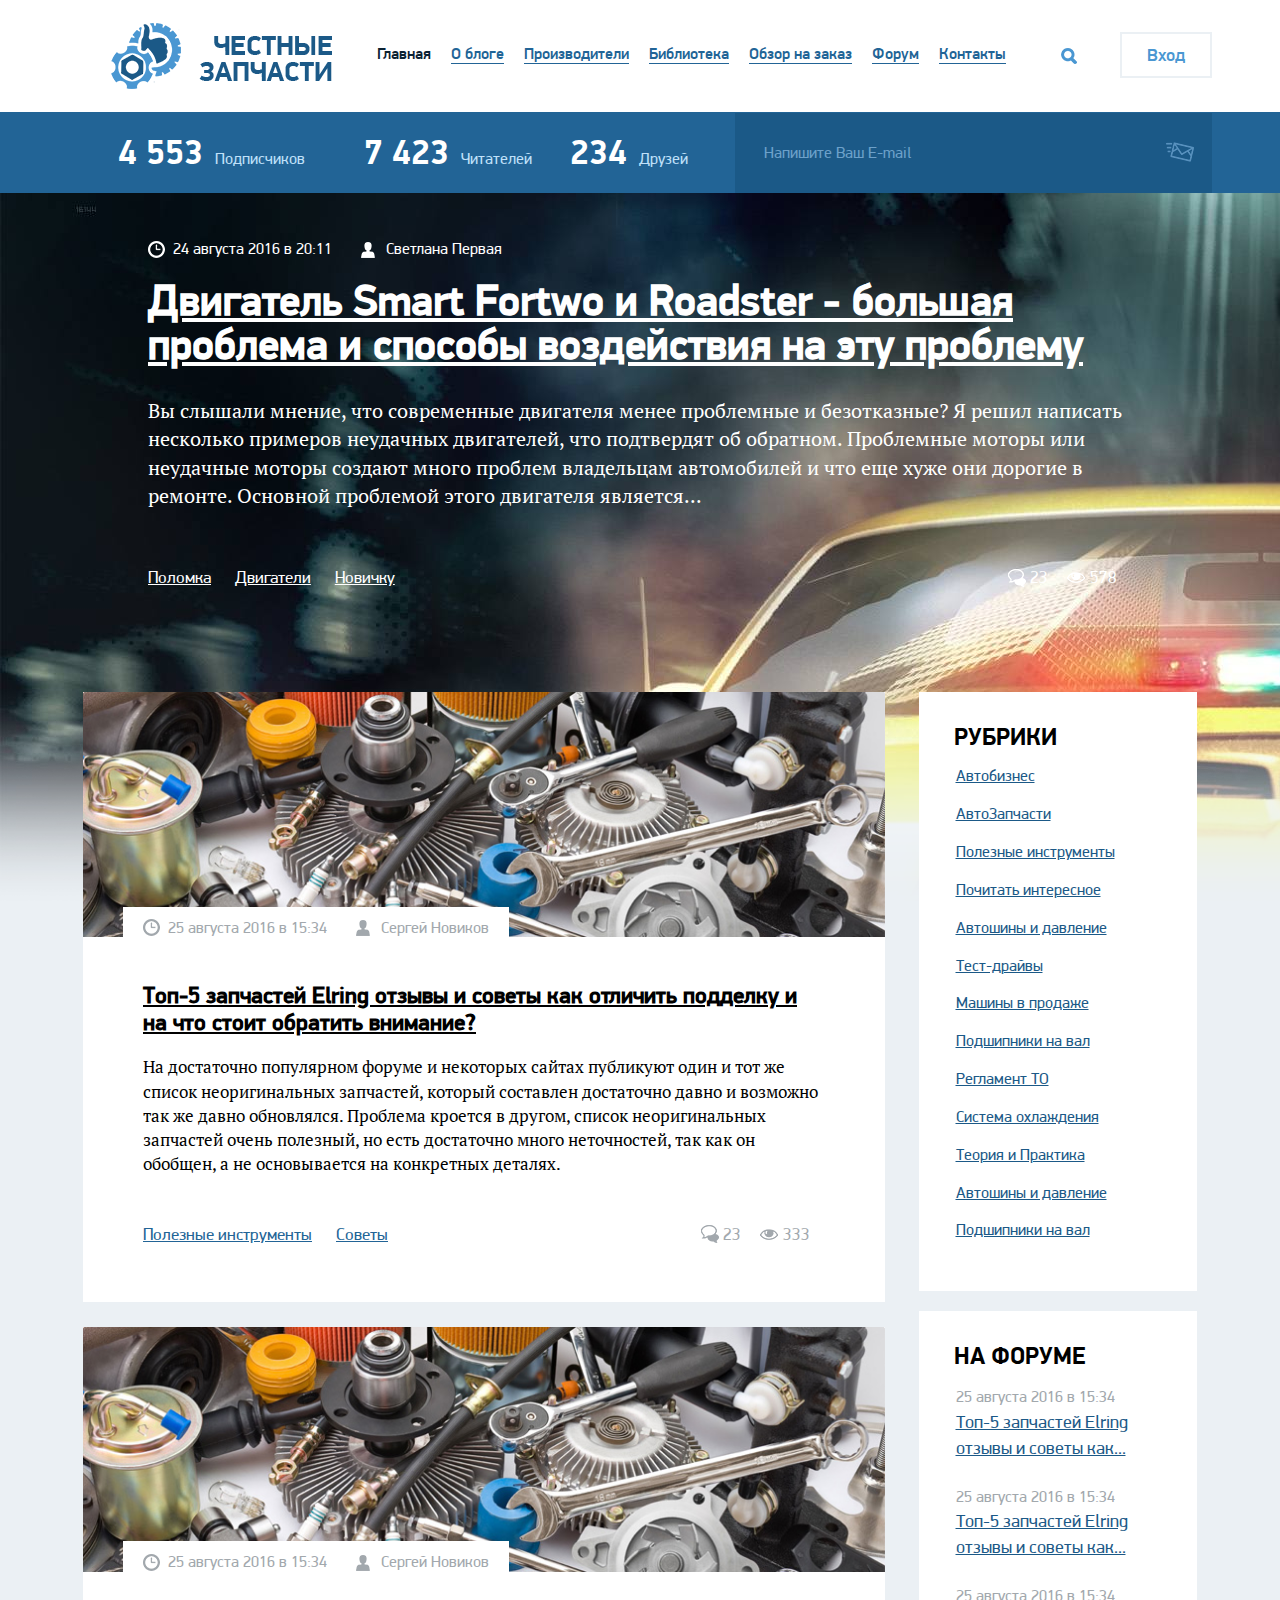
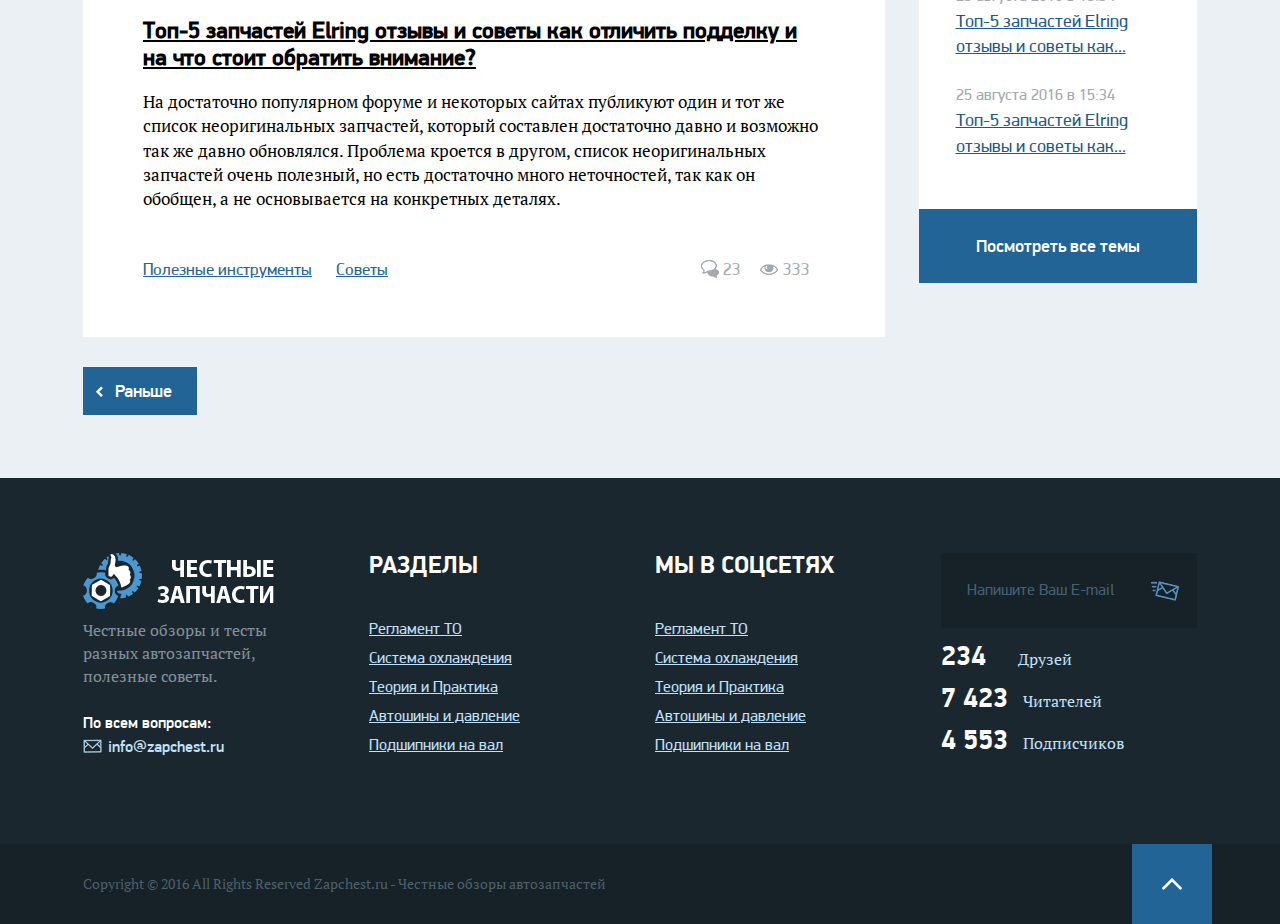
==== commit fe8e8f2f: "update" ====
--- a/index.html
+++ b/index.html
@@ -14,6 +14,32 @@
 <body>
 
 	<div id="wrapper">
+		<div class="modal-auth-wrap">
+			<div class="modal">
+				<a href="#" class="close"><img src="img/close.png" alt="close"></a>
+				<h4>Вход на сайт</h4>
+				<input type="text" name="login" placeholder="Ваш Логин">
+				<input type="text" name="password" placeholder="Ваш Пароль">
+				<div class="but">
+					<a href="#" class="forgot-pass">Забыли пароль ?</a>
+					<button>Войти</button>
+					<div style="clear: both"></div>
+				</div>
+				<span class="no-acc">Нет аккаунта, впервые на сайте ?</span>
+				<a href="#" class="reg">Зарегистрируйтесь</a>
+				<p class="enter-soc">или войдите через социальную сеть:</p>
+				<ul class="list-soc">
+					<li><a href="#"><img src="img/soc-vk.png" alt="vk"></a></li>
+					<li><a href="#"><img src="img/soc-vk.png" alt="vk"></a></li>
+					<li><a href="#"><img src="img/soc-vk.png" alt="vk"></a></li>
+					<li><a href="#"><img src="img/soc-vk.png" alt="vk"></a></li>
+					<li><a href="#"><img src="img/soc-vk.png" alt="vk"></a></li>
+					<li><a href="#"><img src="img/soc-vk.png" alt="vk"></a></li>
+					<li><a href="#"><img src="img/soc-vk.png" alt="vk"></a></li>
+					<li><a href="#"><img src="img/soc-vk.png" alt="vk"></a></li>
+				</ul>
+			</div>
+		</div>
 		<div class="sticky-anchor"></div>
 		<menu>
 			<div class="container">
@@ -26,18 +52,19 @@
 						<ul class="">
 							<li class="current"><a href="#" class="active">Главная</a></li>
 							<li><a href="#">О блоге</a></li>
-							<li><a href="#" class="article">Статьи</a></li>
-							<li><a href="#">Обзоры</a></li>
+							<li><a href="#">Производители</a></li>
+							<li><a href="#">Библиотека</a></li>
+							<li><a href="#">Обзор на заказ</a></li>
 							<li><a href="#">Форум</a></li>
 							<li><a href="#">Контакты</a></li>
 						</ul>
 					</div>
 					<div class="col-lg-1 col-md-2 col-sm-8 col-xs-3 forfixsearch">
-						<a href="#" class="search-icon"></a>
-					</div>
-					<div class="col-lg-4 col-md-3 hidden-sm hidden-xs search-fix-wrap">
+						<a href="#" id="search-but" class="search-icon"></a>
+					<div class="hidden-sm hidden-xs search-fix-wrap">
 						<input type="text" name="search" class="what-search" placeholder="Что ищем?">
 						<button name="search" class="search-btn"></button>
+					</div>
 					</div>
 					<div class="col-lg-1 col-md-2 col-sm-2 col-xs-4 pad-enter">
 						<a href="#" class="enter">Вход</a>
--- a/css/style.css
+++ b/css/style.css
@@ -217,7 +217,7 @@
 menu ul li {
   float: left;
   list-style: none;
-  margin-right: 43px;
+  margin-right: 20px;
 }
 menu ul li:last-child {
   margin-right: 0;
@@ -225,7 +225,7 @@
 menu ul li a {
   color: #226496;
   font-family: pfdindisplaypro-med;
-  font-size: 18px;
+  font-size: 16px;
   line-height: 18px;
   display: block;
   border-bottom: 1px solid #226496;
@@ -1578,14 +1578,205 @@
 .search-fix-wrap {position: relative;}
 menu .search-btn {
   position: absolute;
-  top: 0; bottom: 0; right: 25px; margin: auto 0;
+  top: 0; bottom: 0; right: -265px; margin: auto 0;
   width: 16px; height: 16px;
   background: url(../img/search-icon.png) no-repeat center;
   border: 0;
 }
-.search-fix-wrap { display: none; }
 
 button:focus { outline: none; }
 
-.visible {opacity: 0 !important;}
-.fix-logo {display: none;}+.search-fix-wrap { display: none;}
+.visible {display: block;}
+.fix-logo {display: none;}
+
+.modal-auth-wrap {
+  width: 100vw;
+  height: 100vh;
+  background: rgba(0,0,0,.5);
+  position: fixed;
+  left: 0;
+  top: 0;
+  z-index: 999;
+  display: none;
+}
+.modal-auth-wrap .modal {
+  width: 380px;
+  height: 500px;
+  background: #fff;
+  position: absolute;
+  top: 0;
+  right: 0;
+  left: 0;
+  bottom: 0;
+  margin: auto;
+  padding: 45px;
+}
+.modal-auth-wrap .modal h4 {
+  text-transform: uppercase;
+  font-family: MyriadPro-Bold;
+  color: #0b2233;
+  font-size: 24px;
+  margin: 0;
+  text-align: center;
+  margin-bottom: 15px;
+}
+.modal-auth-wrap .modal input {
+  width: 100%;
+  border: 2px solid #ebf0f4;
+  padding: 13px;
+  font-family: pfdindisplaypro-reg;
+  margin-top: 15px;
+  margin-bottom: 15px;
+}
+.modal-auth-wrap .modal input::-webkit-input-placeholder {color:#c1c6ca;}
+.modal-auth-wrap .modal input::-moz-placeholder          {color:#c1c6ca;}
+.modal-auth-wrap .modal input:-moz-placeholder           {color:#c1c6ca;}
+.modal-auth-wrap .modal input:-ms-input-placeholder      {color:#c1c6ca;}
+.modal-auth-wrap .modal .forgot-pass {
+  color: #1b5987;
+  font-family: pfdindisplaypro-reg;
+  text-decoration: underline;
+
+}
+.modal-auth-wrap .modal .forgot-pass:hover {
+  text-decoration: none;
+}
+.modal-auth-wrap .modal button {
+  font-family: "pfdindisplaypro-med";
+  color: #fff;
+  font-size: 18px;
+  padding: 15px 30px;
+  background: #226496;
+  border: 0;
+  border-radius: 2px;
+  float: right;
+}
+.modal-auth-wrap .modal button:hover {
+  background: #4b97d3;
+}
+.modal-auth-wrap .modal .but {
+  border-bottom: 1px solid #ebf0f4;
+  padding-bottom: 25px;
+  margin-bottom: 10px;
+}
+.modal-auth-wrap .modal .no-acc {
+  color: #0b2233;
+  font-family: pfdindisplaypro-reg;
+  font-size: 18px;
+}
+.modal-auth-wrap .modal .reg {
+  font-family: pfdindisplaypro-reg;
+  color: #1b5987;
+  font-size: 18px;
+  text-decoration: underline;
+}
+.modal-auth-wrap .modal .reg:hover {
+  text-decoration: none;
+}
+.modal-auth-wrap .modal .enter-soc {
+  font-family: pfdindisplaypro-reg;
+  color: #a2a8ad;
+}
+.modal-auth-wrap .modal .list-soc {
+  list-style: none;
+  margin: 0;
+  padding: 0;
+  text-align: center;
+}
+.modal-auth-wrap .modal .list-soc li {
+  display: inline-block;
+}
+.modal-auth-wrap .modal .close {
+  position: absolute;
+  top: 15px;
+  right: 15px;
+}
+.word-info {
+  font-family: "pfdindisplaypro-reg";
+  color: #ee9119;
+  border-bottom: 1px dashed #ee9119;
+}
+.word-info:hover {
+  cursor: help;
+}
+.word-info-window {
+  position: absolute;
+  width: 320px;
+  height: 335px;
+  background: #fff;
+  padding: 25px 0;
+  display: none;
+  z-index: 99
+}
+.word-info-window::before {
+  content: "";
+  border: 25px solid transparent; border-right: 25px solid #fff;
+  display: block;
+  width: 25px;
+  height: 25px;
+  left: -40px;
+  top: 0;
+  bottom: 0;
+  margin: auto;
+  position: absolute;
+}
+.word-info-window .word {
+  font-family: "pfdindisplaypro-med";
+  font-size: 24px;
+  color: #0b2233;
+  margin: 5px;
+  padding: 0 25px;
+}
+.word-info-window .descrpition {
+  font-family: "PTF55F";
+  color: #a2a8ad;
+  margin: 5px;
+  font-size: 16px;
+  padding: 0 25px;
+}
+.word-info-window img {
+  margin-left: 25px;
+}
+.word-info-window .word-share {
+  padding: 12px 0;
+  border-top: 1px solid #eaeaea;
+  margin-top: 20px;
+  font-family: "pfdindisplaypro-reg";
+  font-size: 14px;
+}
+.word-info-window .word-share .share {
+  color: #a2a8ad;
+  padding-left: 50px;
+  position: relative;
+}
+.word-info-window .word-share .share::before {
+  content: "";
+  background: url(../img/share.png);
+  width: 14px;
+  height: 14px;
+  position: absolute;
+  left: 25px;
+  top: 0;
+  bottom: 0;
+  margin: auto;
+}
+.word-info-window .word-share .more {
+  color: #226496;
+  float: right;
+  text-decoration: underline;
+  display: block;
+  padding: 0 25px;
+}
+.word-info-window .word-share .more:hover {
+  text-decoration: none;
+}
+.word-info-window .close-word-info {
+  position: absolute;
+  top: 20px;
+  right: 20px;
+  width: 11px;
+  height: 11px;
+  display: block;
+  background: url(../img/close-info-word.png);
+}--- a/css/media.css
+++ b/css/media.css
@@ -106,6 +106,9 @@
 .forum-lvltwo .list-freedom {
   font-size: 1.125em;
 }
+
+menu.fixed .what-search {width: 500px}
+menu .search-btn {right: -330px;}
 }
 @media screen and (max-width:1200px)  {
 .logo {
@@ -175,7 +178,8 @@
 .themes-topic table .title-theme {
 	float: none;
 }
-menu .search-btn {right: 45px}
+menu .search-btn {right: -45px}
+menu ul li { margin-right: 17px; }
 }
 @media screen and (max-width:992px)  {
 .wrap-news {
@@ -210,7 +214,7 @@
 		background: #FAFAFA url(../img/icon-menu.png) no-repeat 10px 15px;
 		border-radius: 5px;
 		box-shadow: 0 1px 2px rgba(0,0,0,.3);
-		z-index: 3;
+		z-index: 99;
 	}
 	.nav li {
 		display: none; /* скрыть все <li> пункты */
@@ -222,13 +226,14 @@
 	}
 	.nav a {
 		display: block;
-		padding: 7px 5px 5px 32px;
-		text-align: left;
+		padding: 7px 5px 5px 5px;
+		text-align: center;
 	}
 	.nav .current a {
 		background: none;
 		color: #666;
 		padding-left: 40px;
+		text-align: left;
 	}
 
 	/* при наведении на пункты меню */
@@ -431,4 +436,9 @@
 	padding-left: 0;
 }
 .info .send-email {top:0;}
+.modal-auth-wrap .modal {
+	width: 100%;
+	padding: 30px 10px;
+}
+.modal-auth-wrap .modal .enter-soc {text-align: center;}
 }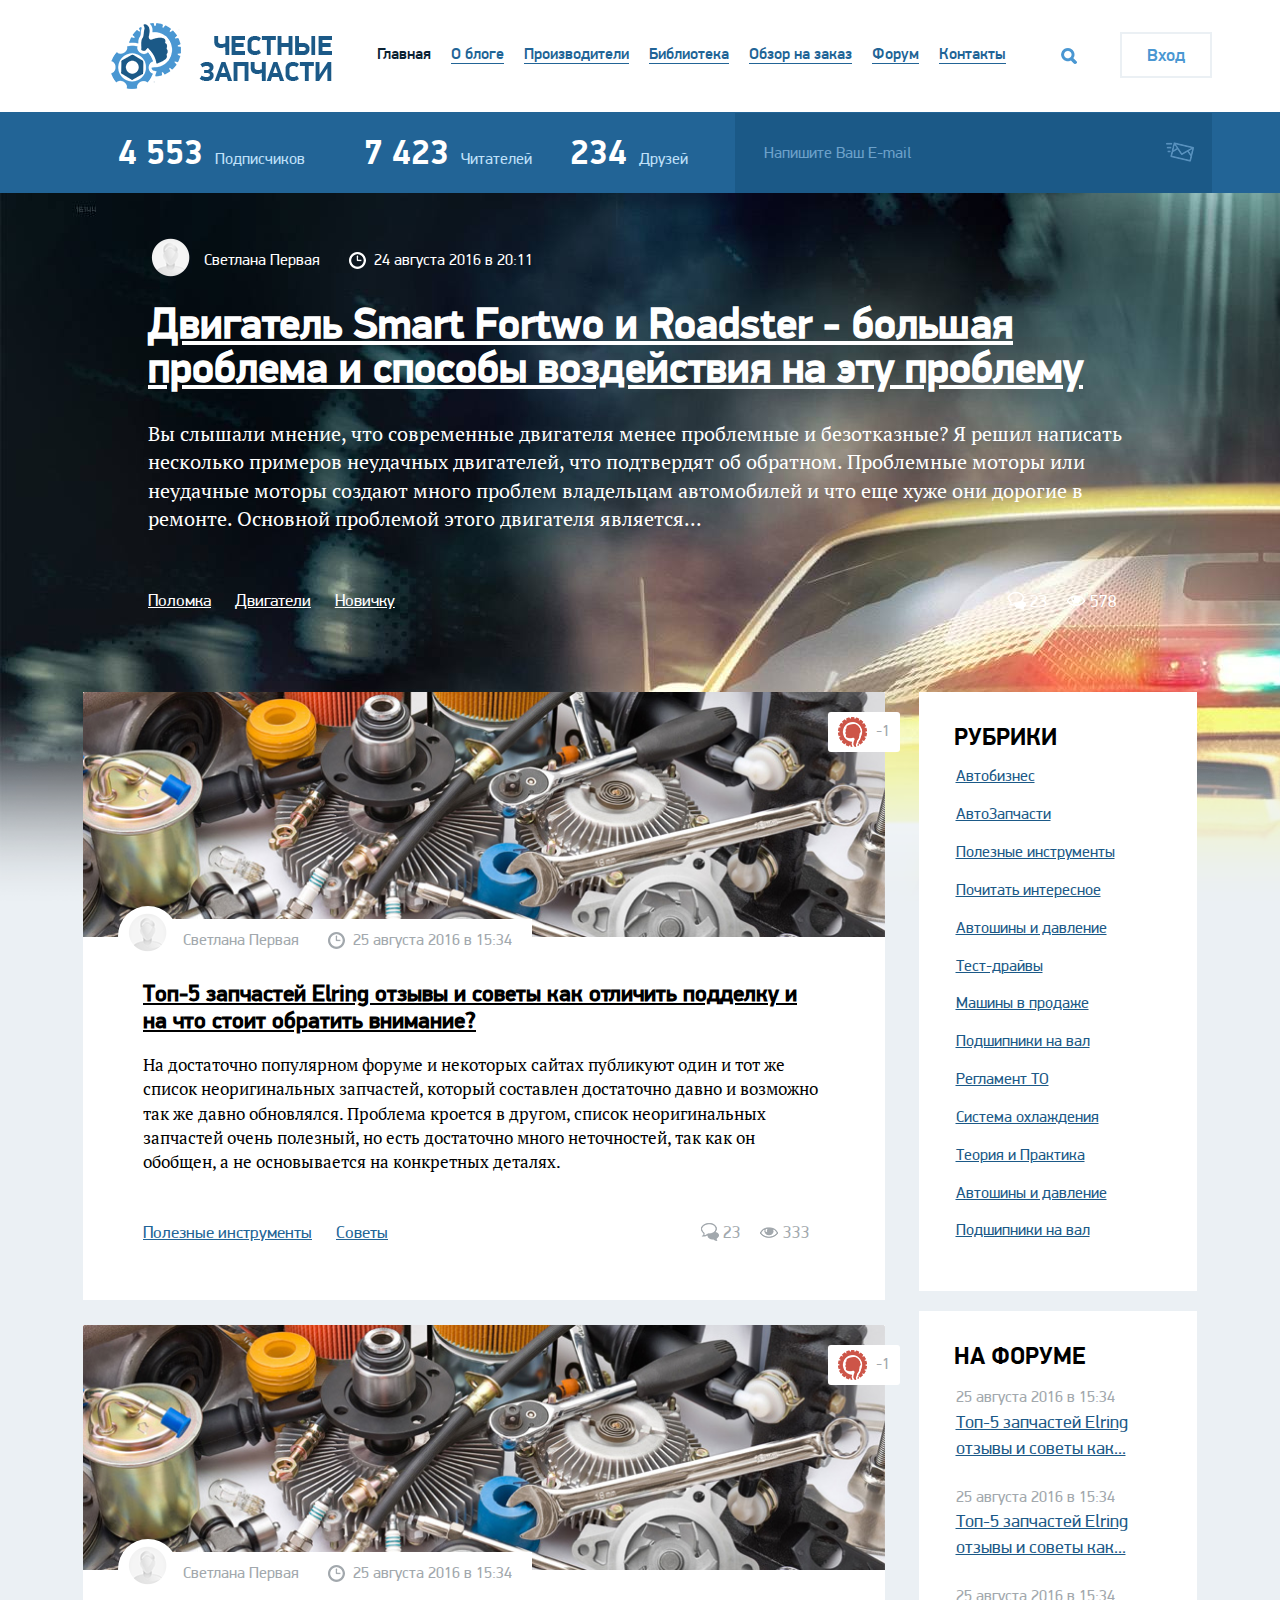
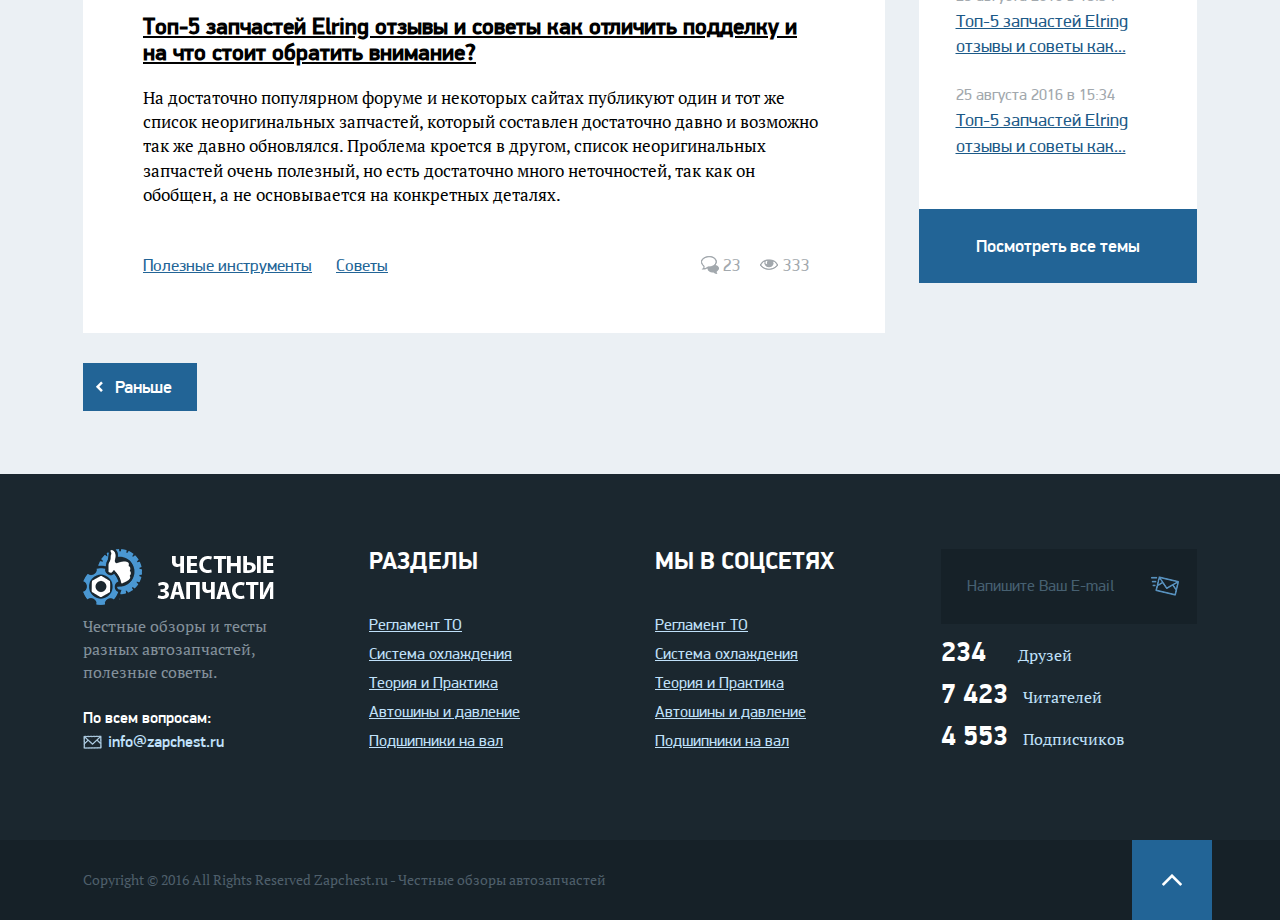
==== commit fe20858e: "update" ====
--- a/index.html
+++ b/index.html
@@ -91,8 +91,8 @@
 			<div class="container">
 				<div class="row">
 					<div class="col-xs-12 main-news">
+						<span class="user"><img src="img/avatar-mini.png" alt="avatar">Светлана Первая</span>
 						<span class="clock">24 августа 2016 в 20:11</span>
-						<span class="user">Светлана Первая</span>
 						<h2><a href="#">Двигатель Smart Fortwo и Roadster - большая проблема и способы воздействия на эту проблему</a></h2>
 						<span class="text">Вы слышали мнение, что современные двигателя менее проблемные и безотказные? Я решил написать несколько примеров неудачных двигателей, что подтвердят об обратном. Проблемные моторы или неудачные моторы создают много проблем владельцам автомобилей и что еще хуже они дорогие в ремонте. Основной проблемой этого двигателя является...
 						</span>
@@ -117,11 +117,39 @@
 					<div class="col-xs-12">
 						<main>
 							<div class="news-block">
-								<div class="photo">
-									<img src="img/news-1.jpg" alt="news-1">
+								<div class="photo-wrap">
+									<div class="photo">
+										<img src="img/news-1.jpg" alt="news-1">
+									</div>
 									<div class="wrap-CU">
+										<div class="mini-avatar">
+											<img src="img/avatar-mini.png" alt="avatar">
+										</div>
+										<span class="user">
+											Светлана Первая
+										</span>
 										<span class="clock">25 августа 2016 в 15:34</span>
-										<span class="user">Сергей Новиков</span>
+									</div>
+									<div class="rating">
+										<span class="clickable">
+											<img src="img/bad-rating.png" alt="rating">
+											-1
+										</span>
+										<div class="all-rating">
+											<span>
+												<img src="img/good-rating.png" alt="rating">
+												-1
+											</span>
+											<span>
+												<img src="img/bad-rating-grey.png" alt="rating">
+												-1
+											</span>
+											<span>
+												<img src="img/bad-rating.png" alt="rating">
+												-1
+											</span>
+										</div>
+
 									</div>
 								</div>
 								<div class="text">
@@ -141,11 +169,39 @@
 								</div>
 							</div>
 							<div class="news-block">
-								<div class="photo">
-									<img src="img/news-1.jpg" alt="news-1">
+								<div class="photo-wrap">
+									<div class="photo">
+										<img src="img/news-1.jpg" alt="news-1">
+									</div>
 									<div class="wrap-CU">
+										<div class="mini-avatar">
+											<img src="img/avatar-mini.png" alt="avatar">
+										</div>
+										<span class="user">
+											Светлана Первая
+										</span>
 										<span class="clock">25 августа 2016 в 15:34</span>
-										<span class="user">Сергей Новиков</span>
+									</div>
+									<div class="rating">
+										<span class="clickable">
+											<img src="img/bad-rating.png" alt="rating">
+											-1
+										</span>
+										<div class="all-rating">
+											<span>
+												<img src="img/good-rating.png" alt="rating">
+												-1
+											</span>
+											<span>
+												<img src="img/bad-rating-grey.png" alt="rating">
+												-1
+											</span>
+											<span>
+												<img src="img/bad-rating.png" alt="rating">
+												-1
+											</span>
+										</div>
+
 									</div>
 								</div>
 								<div class="text">
--- a/css/style.css
+++ b/css/style.css
@@ -328,8 +328,6 @@
 }
 .header-bg {
   position: absolute;
-  /*left: 50%;
-  margin-left:-961px;*/
   left: 0;
   right: 0;
   margin: auto;
@@ -346,11 +344,11 @@
 .main-news .clock {
   background: url(../img/clock.png) no-repeat left center;
   padding-left: 25px;
-}
-.main-news .user {
-  background: url(../img/user.png) no-repeat left center;
-  padding-left: 25px;
   margin-left: 25px;
+}
+.main-news .user img {
+  margin-right: 10px;
+  max-width: 100%;
 }
 .main-news a:hover {
   color: #50adf2;
@@ -410,38 +408,55 @@
   width: 72%;
   float: left;
 }
-.wrap-news main .photo {
-  height:247px;
-  color: #a2a8ad;
+.wrap-news main .photo-wrap .photo {
   position: relative;
   overflow:hidden;
 }
-.wrap-news main .photo img {
+.photo-wrap {
+  color: #a2a8ad;
+}
+.wrap-news main .photo-wrap .photo img {
   width: 100%;
 }
-.wrap-news main .wrap-CU {
+.wrap-news main .photo-wrap .wrap-CU {
   background: #fff;
-  padding: 10px 20px 0;
-  display: inline-block;
-  position: absolute;
-  bottom: 0;
+  padding: 10px 20px 0 0;
+  display: inline-block;
+  position: absolute;
+  bottom: -15px;
   left: 5%;
 }
 
-.wrap-news main .photo .user, .wrap-news main .photo .clock {
+.wrap-news main .photo-wrap .user, .wrap-news main .photo-wrap .clock {
   font-family: "pfdindisplaypro-reg";
   font-size: 16px;
   display: inline-block;
 }
-.wrap-news main .photo .clock {
+.wrap-news main .photo-wrap .clock {
   background: url(../img/clock-grey.png) no-repeat left center;
   padding-left: 25px;
-}
-.wrap-news main .photo .user {
-  background: url(../img/user-grey.png) no-repeat left center;
-  padding-left: 25px;
   margin-left: 25px;
 }
+.wrap-news main .photo-wrap .user {
+  margin-left: 60px;
+}
+.wrap-news main .photo-wrap .mini-avatar {
+  position: absolute;
+  width: 60px;
+  height: 60px;
+  background: #fff;
+  margin-top: -23px;
+  border-radius: 50%;
+  left: -5px;
+}
+.wrap-news main .photo-wrap .mini-avatar img {
+  width: 46px;
+  height: 46px;
+  top: calc(50% - 23px);
+  left: calc(50% - 23px);
+  position: relative;
+}
+.wrap-news main .photo-wrap {position: relative;}
 .wrap-news main .text {
   padding: 25px 60px 0;
 }
@@ -1779,4 +1794,730 @@
   height: 11px;
   display: block;
   background: url(../img/close-info-word.png);
+}
+
+section.contacts, section.library {
+  min-height: auto;
+}
+
+.contacts .contact, .library .search {
+  color: #fff;
+  text-align: center;
+}
+
+.contacts .contact h2, .library .search h2 {
+  font-family: "pfdindisplaypro-bold";
+  font-size: 60px;
+  margin: 0;
+}
+
+.contacts .contact p {
+  font-family: "pfdindisplaypro-reg";
+  font-size: 18px;
+  margin: 5px;
+}
+
+.contacts .contact a {
+  color: #c0e1fa;
+  display: inline-block;
+  font-size: 24px;
+  position: relative;
+  padding-left: 40px;
+}
+.contacts .contact a:hover {
+  text-decoration: none;
+}
+.contacts .contact a::before {
+  content: "";
+  background: url(../img/message-icon-contacts.png) no-repeat center left;
+  position: absolute;
+  left: 0;
+  top: 0;
+  bottom: 0;
+  right: 0;
+  margin: auto 0;
+}
+.contacts .contact .form {
+  padding: 65px;
+  background: #fff;
+  margin-top: 45px;
+}
+
+.contacts .contact .form input, .library .search .form input {
+  border: 1px solid #ebf0f4;
+  display: inline-block;
+  padding-right: 15px;
+  color: #000;
+  padding: 10px;
+  width: 30%;
+}
+
+.contacts .contact .form input:first-child {
+  float: left;
+}
+.contacts .contact .form input:nth-child(3) {
+  float: right;
+}
+
+.contacts .contact .form textarea {
+  border: 1px solid #ebf0f4;
+  padding: 15px;
+  height: 140px;
+  width: 100%;
+  color: #000;
+  resize: none;
+  margin-top: 15px;
+}
+.contacts .contact .form textarea:focus {
+  outline: none;
+}
+
+.contacts .contact .form button, .library .search .form button {
+  color: #fff;
+  background: #226496;
+  padding:15px 25px 15px 32px;
+  margin-top: 5px;
+  display: inline-block;
+  font-family: "pfdindisplaypro-med";
+  font-size: 18px;
+  line-height: 18px;
+  border: 0;
+  float: right;
+}
+
+.contacts .contact .form button:hover {
+  background: #4b97d3
+}
+
+.contacts .contact .form input::-webkit-input-placeholder,
+.contacts .contact .form textarea::-webkit-input-placeholder,
+.library .search .form input::-webkit-input-placeholder {color:#c1c6ca;}
+.contacts .contact .form input::-moz-placeholder,
+.contacts .contact .form textarea::-moz-placeholder,
+.library .search .form input::-moz-placeholder {color:#c1c6ca;}
+.contacts .contact .form input:-moz-placeholder,
+.contacts .contact .form textarea:-moz-placeholder,
+.library .search .form input:-moz-placeholder {color:#c1c6ca;}
+.contacts .contact .form input:-ms-input-placeholder,
+.contacts .contact .form textarea:-ms-input-placeholder,
+.library .search .form input:-ms-input-placeholder  {color:#c1c6ca;}
+
+.themes-messages .message-wrap {
+  background: #fff;
+  font-family: "pfdindisplaypro-reg";
+  margin-bottom: 20px;
+}
+
+.themes-messages .message-wrap .person-info {
+  padding: 25px 30px;
+  font-size: 14px;
+  color: #226496;
+  border-right: 1px solid #eaeaea;
+  float: left;
+  width: 30%;
+}
+.themes-messages .message-wrap .person-info .type {
+  color: #a2a8ad;
+}
+.themes-messages .message-wrap .person-info .nick {
+  font-family: "pfdindisplaypro-med";
+  color: #000;
+  font-size: 18px;
+  margin: 10px 0;
+}
+.themes-messages .message-wrap .person-info .avatar {
+  border-radius: 23px;
+  max-width: 55px;
+  max-height: 60px;
+  display: block;
+}
+
+.themes-messages .message-wrap .person-info span:not(.type) {
+  display: block;
+}
+
+.themes-messages .message-wrap .message {
+  float: left;
+  width: 70%;
+}
+
+.themes-messages .message-wrap .message .time {
+  display: block;
+  padding: 15px 35px 15px 45px;
+  color: #a2a8ad;
+  position: relative;
+  border-bottom: 1px solid #eaeaea;
+}
+.themes-messages .message-wrap .message .time::before {
+  content: "";
+  background: url(../img/clock-grey.png) center left+17px no-repeat;
+  position: absolute;
+  left: 0;
+  top: 0;
+  right: 0;
+  bottom: 0;
+  margin: auto;
+}
+.themes-messages .message-wrap .message p {
+  font-family: "PTF55F";
+  color: #0b2233;
+  font-size: 17px;
+  display: block;
+  padding: 25px;
+  margin: 0;
+}
+.themes-messages .message-wrap .message .time .number {
+  float: right;
+}
+
+.subsection table i.icon,
+.themes-topic.sec table i.icon {
+  margin-right: 23px;
+}
+
+.themes-topic.sec {
+  margin-bottom: 20px;
+}
+
+.library .search h2 {
+  margin-bottom: 20px;
+}
+.library .search .form {
+  margin-bottom: 60px;
+}
+.library .search .form input {
+  width: 60%;
+}
+.library .search .form button {
+  margin: 0;
+  font-size: 16px;
+  padding: 12px 25px 12px 32px;
+  margin-left: 10px;
+  float: none;
+}
+.words {
+  position: relative;
+  z-index: 4;
+  background: #fff;
+  padding: 0;
+}
+.words .letters {
+  padding: 25px 50px;
+  border-bottom: 1px solid #eaeaea;
+}
+.words .letters ul {
+  padding: 0;
+  list-style: none;
+  margin: 0;
+}
+.words .letters ul li {
+  float: left;
+  margin-right: 20px;
+}
+.words .letters a {
+  font-family: "pfdindisplaypro-reg";
+  color: #1b5987;
+  text-decoration: underline;
+  font-size: 18px;
+  text-transform: uppercase;
+}
+.words .info-word {
+  font-family: "pfdindisplaypro-reg";
+  padding: 30px 50px 50px;
+  border: 2px solid #ebf0f4;
+}
+.words .info-word .word {
+  margin-bottom: 10px;
+}
+.words .info-word .word .clickable-word {
+  color: #1b5987;
+  text-decoration: underline;
+}
+.words .info-word .word .clickable-word:hover, .words .letters a:hover {
+  text-decoration: none;
+}
+.words .info-word .word .detail {
+  color: #a2a8ad;
+  margin: 0;
+}
+.words .info-word .criteria {
+  margin-top: 25px;
+}
+.words .info-word .criteria .visible-criteria {
+  color: #a2a8ad;
+  border: 2px solid #ebf0f4;
+  padding: 3px 5px 3px 15px;
+  display: inline-block;
+  position: relative;
+  min-width: 232px;
+}
+
+.words .info-word .criteria .visible-criteria button {
+  border: 0;
+  background: transparent;
+  margin-left: 10px;
+  float: right;
+}
+.dropdown-wrap {display: inline-block; margin-top: 15px;}
+.dropdown-wrap .dropdown {
+  position: relative;
+  top: -2px;
+}
+.dropdown-wrap .dropdown {
+  list-style: none;
+  position: absolute;
+  color: #a2a8ad;
+  margin: 30px 0 0 -15px;
+  border: 2px solid #ebf0f4;
+  width: 100%;
+  padding: 0;
+}
+.dropdown-wrap .dropdown li {
+  padding: 3px 5px 3px 15px;
+}
+.dropdown-wrap .dropdown li:hover {
+  cursor: pointer;
+  background: #ebf0f4;
+}
+.dropdown {
+  display: none;
+}
+.dropdown.active {
+  display: block;
+}
+.words .info-word .criteria .visible-criteria button.rotate {
+  transform: rotate(180deg);
+}
+
+.words .info-word .criteria .pagination {
+  float: right;
+  font-family: "pfdindisplaypro-reg";
+  color: #fff;
+}
+.words .info-word .criteria .pagination ul {
+  list-style: none;
+}
+.words .info-word .criteria .pagination ul li {
+  float: left;
+  padding: 8px 13px;
+  background: #226496;
+  margin-right: 8px;
+  border-radius: 2px;
+}
+.words .info-word .criteria .pagination ul li.current {
+  background: #fff;
+  color: #a2a8ad;
+  border: 1px solid #ebf0f4;
+}
+.words .info-word .criteria .pagination ul li.dots {
+  background: #fff;
+  color: #a2a8ad;
+}
+.words .info-word .criteria .pagination ul li:not(.current):not(.dots):hover {
+  background: #4a97d2;
+  cursor: pointer;
+}
+.specification {
+  padding: 20px 40px;
+}
+.specification h3 {
+  text-transform: uppercase;
+  font-size: 24px;
+  font-family: "MyriadPro-Bold";
+  margin: 0 0 20px 0;
+}
+
+.specification .checkbox {
+  vertical-align: top;
+  width: 17px;
+  height: 17px;
+  margin: 0 3px 0 0;
+}
+.specification .checkbox + label {
+  cursor: pointer;
+  font-family: "pfdindisplaypro-reg";
+  color: #a2a8ad;
+}
+.specification .checkbox:not(checked) {
+  position: absolute;
+  opacity: 0;
+}
+.specification .checkbox:not(checked) + label {
+  position: relative;
+  padding: 0 0 0 35px;
+}
+.specification .checkbox:not(checked) + label:before {
+  content: '';
+  position: absolute;
+  top: -3px;
+  left: 0;
+  width: 22px;
+  height: 22px;
+  border: 1px solid #CDD1DA;
+  background: #FFF;
+}
+.specification .checkbox:not(checked) + label:after {
+  content: '';
+  position: absolute;
+  top: 0;
+  left: 3px;
+  width: 16px;
+  height: 16px;
+  background: #9FD468;
+  box-shadow: inset 0 1px 1px rgba(0,0,0,.5);
+  opacity: 0;
+  transition: all .2s;
+}
+.specification .checkbox:checked + label:after {
+  opacity: 1;
+}
+.specification .checkbox:focus + label:before {
+  box-shadow: 0 0 0 3px rgba(255,255,0,.5);
+}
+.specification .checkboxes {
+  width: 100%;
+  display: table;
+}
+.specification .checkboxes .checkboxes-row {
+  display: table-row;
+}
+.specification .checkboxes div {
+  padding: 15px;
+  display: table-cell;
+}
+
+.specification button {
+  color: #fff;
+  background: #226496;
+  padding:15px 25px;
+  margin-top: 5px;
+  display: inline-block;
+  font-family: "pfdindisplaypro-med";
+  font-size: 18px;
+  line-height: 18px;
+  border: 0;
+  float: right;
+}
+.specification button:hover {
+  background: #4b97d3;
+}
+
+.words .info-word .word.more-info {
+  position: relative;
+  padding-bottom: 10px;
+}
+.words .info-word .word.more-info .clickable-word {
+  font-family: "pfdindisplaypro-med";
+  display: block;
+  font-size: 24px;
+  color: #000;
+  text-decoration: none;
+  position: relative;
+}
+.words .info-word .word.more-info .clickable-word span {
+  display: inline-block;
+  background: #fff;
+  position: relative;
+  z-index: 2;
+}
+.words .info-word .word.more-info .clickable-word .what {
+  padding-right: 10px;
+}
+.words .info-word .word.more-info .clickable-word .line,
+.words .info-word .word.more-info .line {
+  height: 1px;
+  background: #eaeaea;
+  position: absolute;
+  right: 0;
+  top: calc(50% + 2px);
+  width: 100%;
+  z-index: 1;
+}
+.words .info-word .word .bottom  {
+  display: none;
+}
+.words .info-word .word.more-info .bottom {
+  position: relative;
+  display: block;
+}
+.words .info-word .word.more-info .bottom .line {
+  top: 50%;
+}
+.words .info-word .word.more-info .bottom .share {
+  display: inline-block;
+  float: right;
+  font-family: "pfdindisplaypro-reg";
+  padding-left: 40px;
+  background: #fff;
+  z-index: 2;
+  color: #a2a8ad;
+  position: relative;
+}
+.words .info-word .word.more-info .bottom .share::before {
+  content: "";
+  background: url(../img/share.png) no-repeat center left+14px;
+  position: absolute;
+  top: 0;
+  right: 0;
+  bottom: 0;
+  left: 0;
+  margin: auto;
+}
+.words .info-word .word .more-detail {
+  display: none;
+}
+.words .info-word .word.more-info .more-detail {
+  display: inline-block;
+  color: #0b2233;
+  font-size: 16px;
+}
+.words .info-word .word.more-info .detail {
+  display: none;
+}
+
+.wrap-news main .photo-wrap .rating {
+  position: absolute;
+  top: 20px;
+  right: -15px;
+  font-family: "pfdindisplaypro-reg";
+  color: #a2a8ad;
+}
+.wrap-news main .photo-wrap .rating img {
+  max-width: 100%;
+  margin-right: 5px;
+}
+.wrap-news main .photo-wrap .rating .clickable {
+  padding: 5px 10px;
+  background: #fff;
+  display: block;
+  border-radius: 3px;
+}
+.wrap-news main .photo-wrap .rating .clickable:hover {
+  cursor: pointer;
+}
+.wrap-news main .photo-wrap .rating .all-rating {
+  position: absolute;
+  background: #fff;
+  left: -223px;
+  border-radius: 3px;
+  top: -6px;
+  padding: 10px;
+  display: none;
+}
+.wrap-news main .photo-wrap .rating .all-rating.active {
+  display: block;
+}
+.wrap-news main .photo-wrap .rating .all-rating::after {
+  content: "";
+  border: 18px solid transparent; border-left: 18px solid #fff;
+  position: absolute;
+  right: -28px;
+  top: 7px;
+  margin: auto 0;
+}
+.wrap-news main .photo-wrap .rating .all-rating span {
+  display: inline-block;
+  margin-right: 5px;
+}
+
+.producers .search .dropdown-wrap {
+  display: inline-block;
+  margin-top: 0;
+  font-family: "PTF55F";
+  background: #f8f8f8;
+  width: 35%;
+  float: left;
+  margin-left: 10px;
+}
+
+.producers .search .dropdown-wrap .visible-sorting {
+  color: #a2a8ad;
+  display: inline-block;
+  position: relative;
+  width: 100%;
+  text-align: left;
+}
+.producers .search .dropdown-wrap .visible-sorting button {
+  border: 0;
+  background: transparent;
+  margin-left: 10px;
+  float: right;
+  padding-right: 15px;
+}
+.producers .search .dropdown-wrap .dropdown {
+  list-style: none;
+  position: absolute;
+  color: #a2a8ad;
+  margin: 30px 0 0 0;
+  border: 2px solid #ebf0f4;
+  background: #f8f8f8;
+  width: 100%;
+  padding: 0;
+}
+.producers .search .dropdown-wrap .sort {
+  display: inline-block;
+  margin-top: 10px;
+  padding-left: 17px;
+}
+
+.producers .search .dropdown-wrap .dropdown li {
+    padding: 3px 5px 3px 15px;
+}
+.producers .search .form input {
+  font-family: "PTF55F";
+  background: #f8f8f8;
+  float: left;
+  width: 45%;
+}
+.library .search .form button:not(.arrow-dropdown):hover {
+  background: #4b97d3;
+}
+.producers .list-crit, .bosch .list-crit {
+  font-family: "pfdindisplaypro-reg";
+  padding: 30px 50px 50px;
+  border: 2px solid #ebf0f4;
+}
+.producers .list-crit ul, .bosch .list-crit ul {
+  list-style: none;
+  padding: 0;
+}
+.producers .list-crit ul li, .bosch .list-crit ul li {
+  width: 20%;
+  position: relative;
+  float: left;
+  margin-bottom: 15px;
+}
+.producers .list-crit ul li a, .bosch .list-crit ul li a {
+  float: left;
+  text-decoration: underline;
+  font-family: "pfdindisplaypro-reg";
+  color: #1b5987;
+}
+.producers .list-crit ul li a:hover, .bosch .list-crit ul li a:hover {
+  text-decoration: none;
+}
+.producers .list-crit ul li .like, .bosch .list-crit ul li .like {
+  float: left;
+  margin-left: 5px;
+}
+.producers .list-crit ul li .like:hover, .bosch .list-crit ul li .like:hover {
+  cursor: pointer;
+}
+.producers .list-crit .like-dislike, .bosch .list-crit .like-dislike {
+  position: absolute;
+  color: #a2a8ad;
+  right: -224px;
+  top: -26px;
+  padding: 10px;
+  width: 224px;
+  height: 75px;
+  background: url(../img/likes-dislikes.png) no-repeat;
+  padding: 25px 0;
+  display: none;
+  z-index: 10;
+}
+.producers .list-crit .like-dislike span, .bosch .list-crit .like-dislike span {
+  margin-left: 15px;
+}
+.producers .list-crit .like-dislike span:first-child, .bosch .list-crit .like-dislike span:first-child {
+  margin-left: 30px;
+}
+.producers .list-crit .like-dislike span img, .bosch .list-crit .like-dislike span img {
+  margin-right: 6px;
+}
+.producers .list-crit .like-dislike.active, .bosch .list-crit .like-dislike.active {
+  display: block;
+}
+.producers .list-crit ul li .like img, .bosch .list-crit ul li .like img {
+  -webkit-filter: grayscale(100%);
+  -moz-filter: grayscale(100%);
+  -ms-filter: grayscale(100%);
+  -o-filter: grayscale(100%);
+  filter: grayscale(100%);
+  filter: gray; /* IE 6-9 */
+  transition: .5s;
+}
+.producers .list-crit ul li .like:hover img, .bosch .list-crit ul li .like:hover img {
+  -webkit-filter: none;
+  -moz-filter: none;
+  -ms-filter: none;
+  -o-filter: none;
+  filter: none;
+  filter: none; /* IE 6-9 */
+}
+.bosch .top {
+  font-family: "pfdindisplaypro-reg";
+  text-align: center;
+  margin-bottom: 50px;
+}
+.bosch .top h2 {
+  font-family: "pfdindisplaypro-med";
+  font-size: 60px;
+  margin: 0;
+}
+.bosch .top p {
+  font-size: 18px;
+  margin: 5px 0;
+}
+.bosch .top a {
+  font-family: "pfdindisplaypro-reg";
+  color: #c0e1fa;
+  font-size: 24px;
+}
+.bosch .top a:hover {
+  text-decoration: none;
+}
+.bosch .list-crit {
+  border: none;
+  width: 30%;
+  font-family: "pfdindisplaypro-reg";
+  padding: 30px 15px 15px 50px;
+  display: table-cell;
+  border-right: 2px solid #ebf0f4;
+}
+.bosch .list-crit ul li {
+  width: 100%;
+  margin-bottom: 5px;
+}
+.bosch .list-crit h3,
+.bosch .common-info h3 {
+  font-family: "MyriadPro-Bold";
+  font-size: 24px;
+  text-transform: uppercase;
+  margin: 0;
+}
+.bosch .common-info {
+  font-family: "pfdindisplaypro-reg";
+  padding: 30px 50px 50px;
+  display: table-cell;
+  width: 70%
+}
+.bosch .common-info p {
+  font-family: "PTF55F";
+  font-size: 18px;
+  color: #0b2233;
+}
+.like-wrap {
+  position: relative;
+  display: inline-block
+}
+
+.bosch .list-crit .to-list {
+    color: #fff;
+    background: #226496 url(../img/arrow-left.png) no-repeat left+13px center;
+    padding: 15px 25px 15px 32px;
+    position: absolute;
+    margin-top: 5px;
+    bottom: 30px;
+    display: inline-block;
+    font-family: "pfdindisplaypro-med";
+    font-size: 16px;
+    line-height: 16px;
+    border: 0;
+}
+.bosch .list-crit .to-list:hover {
+  background: #4b97d3 url(../img/arrow-left.png) no-repeat left+13px center;
+}
+.bosch .words {
+  display: table;
 }--- a/css/media.css
+++ b/css/media.css
@@ -39,7 +39,7 @@
 .main-news .bottom .eye {
 	font-size: 58px;
 }
-.wrap-news main .photo .user, .wrap-news main .photo .clock {
+.wrap-news main .photo-wrap .user, .wrap-news main .photo-wrap .clock {
 	font-size: 25px;
 }
 .wrap-news main .text h3 a {
@@ -109,6 +109,12 @@
 
 menu.fixed .what-search {width: 500px}
 menu .search-btn {right: -330px;}
+.themes-messages .message-wrap .message {
+	width: 85%;
+}
+.themes-messages .message-wrap .person-info  {
+	width: 15%;
+}
 }
 @media screen and (max-width:1200px)  {
 .logo {
@@ -310,6 +316,21 @@
 	margin-top:10px;
 }
 .info .subscribers {font-size: 13px;}
+.library .search .form input {
+	width: 40%;
+}
+.bosch .list-crit,
+.bosch .common-info {
+	width: 100%;
+  	padding: 30px 50px 50px;
+  	border: 0;
+  	display: block;
+}
+.bosch .list-crit .to-list {
+	position: relative;
+	bottom: 0;
+}
+.bosch .words { display: block; }
 }
 @media screen and (max-width:768px)  {
 	#email {
@@ -441,4 +462,80 @@
 	padding: 30px 10px;
 }
 .modal-auth-wrap .modal .enter-soc {text-align: center;}
+
+.contacts .contact {
+	padding: 15px;
+}
+
+.contacts .contact .form {
+	padding: 15px;
+}
+.contacts .contact .form input {
+	width: 100%;
+	margin-bottom: 10px;
+}
+.themes-messages .message-wrap .message {
+	width: 100%;
+}
+.themes-messages .message-wrap .person-info  {
+	width: 100%;
+	text-align: center;
+}
+.themes-messages .message-wrap .person-info .avatar {
+	margin: 0 auto;
+}
+.dropdown-wrap {
+	width: 100%;
+}
+.words .info-word .criteria .visible-criteria {
+	width: 100%;
+}
+.words .info-word .criteria .visible-criteria ul {
+	background: #fff;
+}
+.specification .checkboxes {
+  width: 100%;
+  display: block;
+}
+.specification .checkboxes .checkboxes-row {
+  display: block;
+  width: 100%;
+  padding: 0;
+}
+.specification .checkboxes div {
+  display: inline-block;
+  width: 49%;
+}
+.words .info-word {
+	padding: 30px 5px 50px;
+}
+.library .search {
+	padding: 45px 5px 0 5px;
+}
+.specification {
+	padding: 20px 5px;
+}
+
+.library .search .form input {
+	width: 100%;
+}
+.producers .search .dropdown-wrap {
+	width: 100%;
+	margin-left: 0;
+	margin-top: 10px;
+}
+.library .search .form button:not(.arrow-dropdown) {
+	margin-top: 15px;
+}
+.producers .list-crit ul li {
+	width: 60%;
+	display: block;
+}
+.producers .list-crit {
+	padding: 30px 5px 50px;
+}
+.bosch .list-crit,
+.bosch .common-info {
+  	padding: 30px 10px 50px;
+}
 }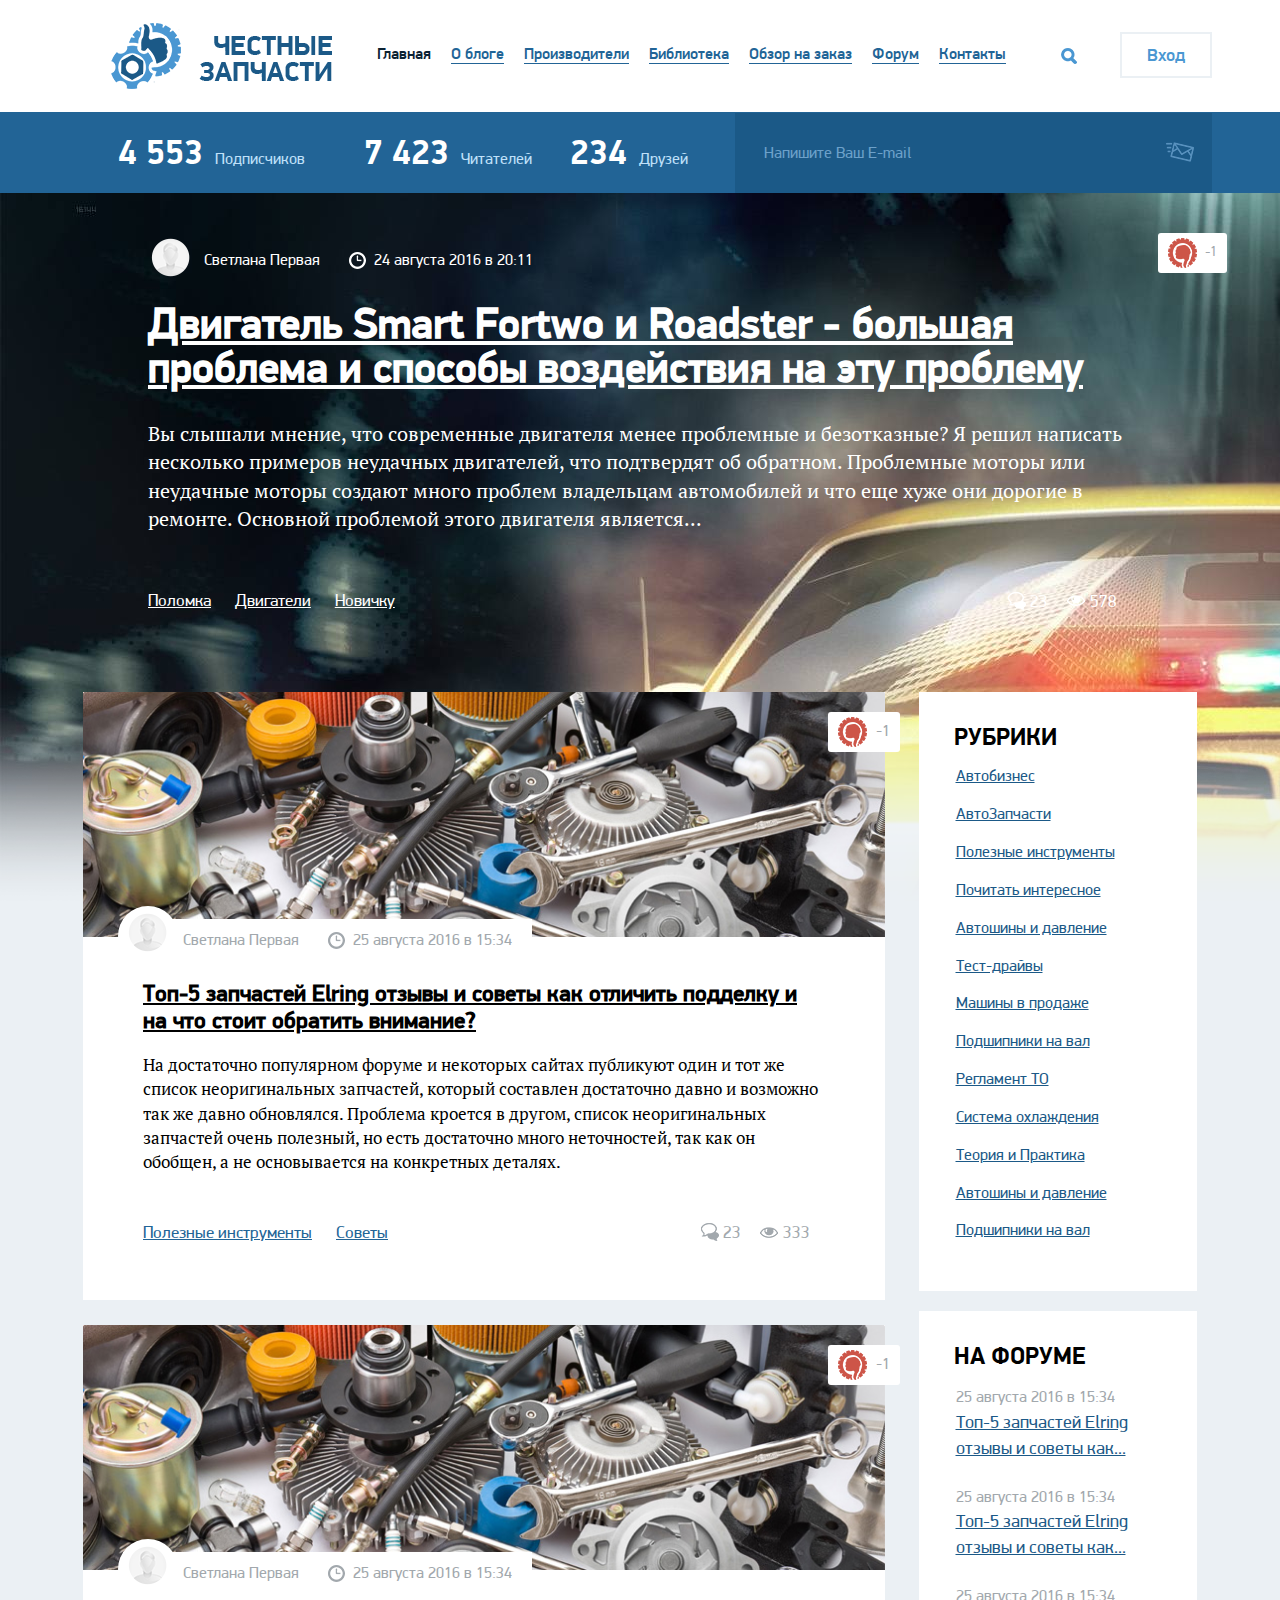
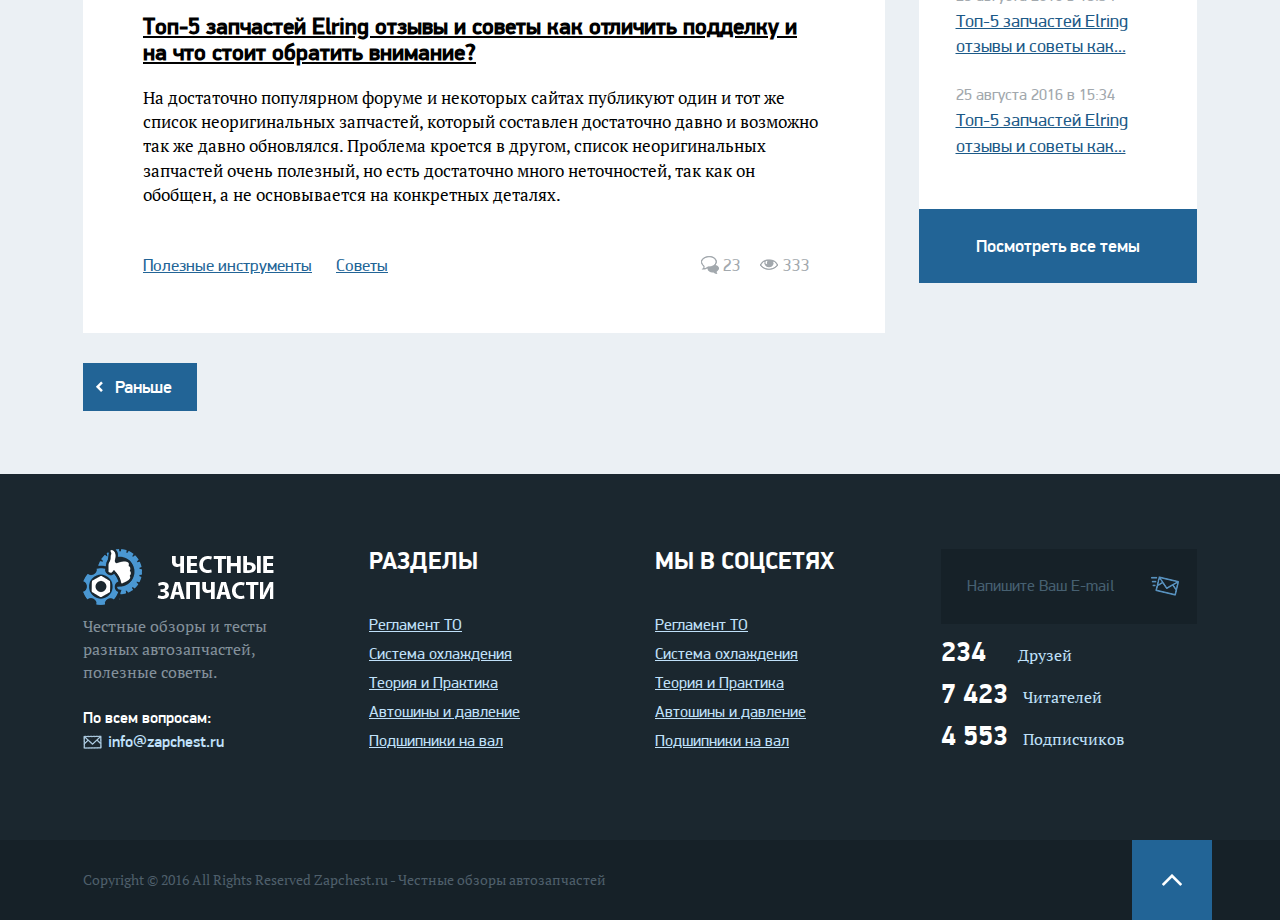
==== commit 2c13f6ae: "add rating for main-news" ====
--- a/index.html
+++ b/index.html
@@ -91,6 +91,26 @@
 			<div class="container">
 				<div class="row">
 					<div class="col-xs-12 main-news">
+						<div class="rating">
+							<span class="clickable">
+								<img src="img/bad-rating.png" alt="rating">
+								-1
+							</span>
+							<div class="all-rating">
+								<span>
+									<img src="img/good-rating.png" alt="rating">
+									-1
+								</span>
+								<span>
+									<img src="img/bad-rating-grey.png" alt="rating">
+									-1
+								</span>
+								<span>
+									<img src="img/bad-rating.png" alt="rating">
+									-1
+								</span>
+							</div>
+						</div>
 						<span class="user"><img src="img/avatar-mini.png" alt="avatar">Светлана Первая</span>
 						<span class="clock">24 августа 2016 в 20:11</span>
 						<h2><a href="#">Двигатель Smart Fortwo и Roadster - большая проблема и способы воздействия на эту проблему</a></h2>
@@ -149,7 +169,6 @@
 												-1
 											</span>
 										</div>
-
 									</div>
 								</div>
 								<div class="text">
--- a/css/style.css
+++ b/css/style.css
@@ -326,15 +326,24 @@
   width: 100%;
   min-height: 819px;
 }
+
 .header-bg {
   position: absolute;
   left: 0;
   right: 0;
   margin: auto;
 }
-.main-news{
+.main-news {
   padding:45px 80px 0 80px;
   color: #fff;
+  position: relative;
+}
+.main-news .rating {
+    position: absolute;
+    top: 40px;
+    right: -15px;
+    font-family: "pfdindisplaypro-reg";
+    color: #a2a8ad;
 }
 .main-news .user, .main-news .clock {
   font-family: "pfdindisplaypro-reg";
@@ -397,6 +406,29 @@
 .main-news .bottom .eye {
   background: url(../img/eye.png) no-repeat left center;
   width: 50px;
+}
+.main-news .like-wrap {
+  top: 50px;
+  right: 50px;
+  position: absolute;
+}
+.main-news .like:hover {
+  cursor: pointer;
+}
+.main-news .like-dislike span:first-child {
+  margin-left: 30px;
+}
+.main-news .like-dislike {
+  position: absolute;
+  color: #a2a8ad;
+  left: -224px;
+  top: -26px;
+  width: 224px;
+  height: 75px;
+  background: url(../img/likes-dislikes-right.png) no-repeat;
+  padding: 25px 0;
+  display: block;
+  z-index: 10;
 }
 .wrap-news {
   color: #000;
@@ -2282,20 +2314,21 @@
   font-family: "pfdindisplaypro-reg";
   color: #a2a8ad;
 }
-.wrap-news main .photo-wrap .rating img {
+.wrap-news main .photo-wrap .rating img,
+.main-news .rating img {
   max-width: 100%;
   margin-right: 5px;
 }
-.wrap-news main .photo-wrap .rating .clickable {
+.main-news .rating .clickable, .wrap-news main .photo-wrap .rating .clickable {
   padding: 5px 10px;
   background: #fff;
   display: block;
   border-radius: 3px;
 }
-.wrap-news main .photo-wrap .rating .clickable:hover {
+.main-news .rating .clickable:hover, .wrap-news main .photo-wrap .rating .clickable:hover {
   cursor: pointer;
 }
-.wrap-news main .photo-wrap .rating .all-rating {
+.main-news .rating .all-rating, .wrap-news main .photo-wrap .rating .all-rating {
   position: absolute;
   background: #fff;
   left: -223px;
@@ -2304,10 +2337,11 @@
   padding: 10px;
   display: none;
 }
-.wrap-news main .photo-wrap .rating .all-rating.active {
-  display: block;
-}
-.wrap-news main .photo-wrap .rating .all-rating::after {
+.main-news .rating .all-rating.active, .wrap-news main .photo-wrap .rating .all-rating.active {
+  display: block;
+}
+.wrap-news main .photo-wrap .rating .all-rating::after,
+.main-news .rating .all-rating::after {
   content: "";
   border: 18px solid transparent; border-left: 18px solid #fff;
   position: absolute;
@@ -2315,7 +2349,8 @@
   top: 7px;
   margin: auto 0;
 }
-.wrap-news main .photo-wrap .rating .all-rating span {
+.wrap-news main .photo-wrap .rating .all-rating span,
+.main-news .rating .all-rating span {
   display: inline-block;
   margin-right: 5px;
 }
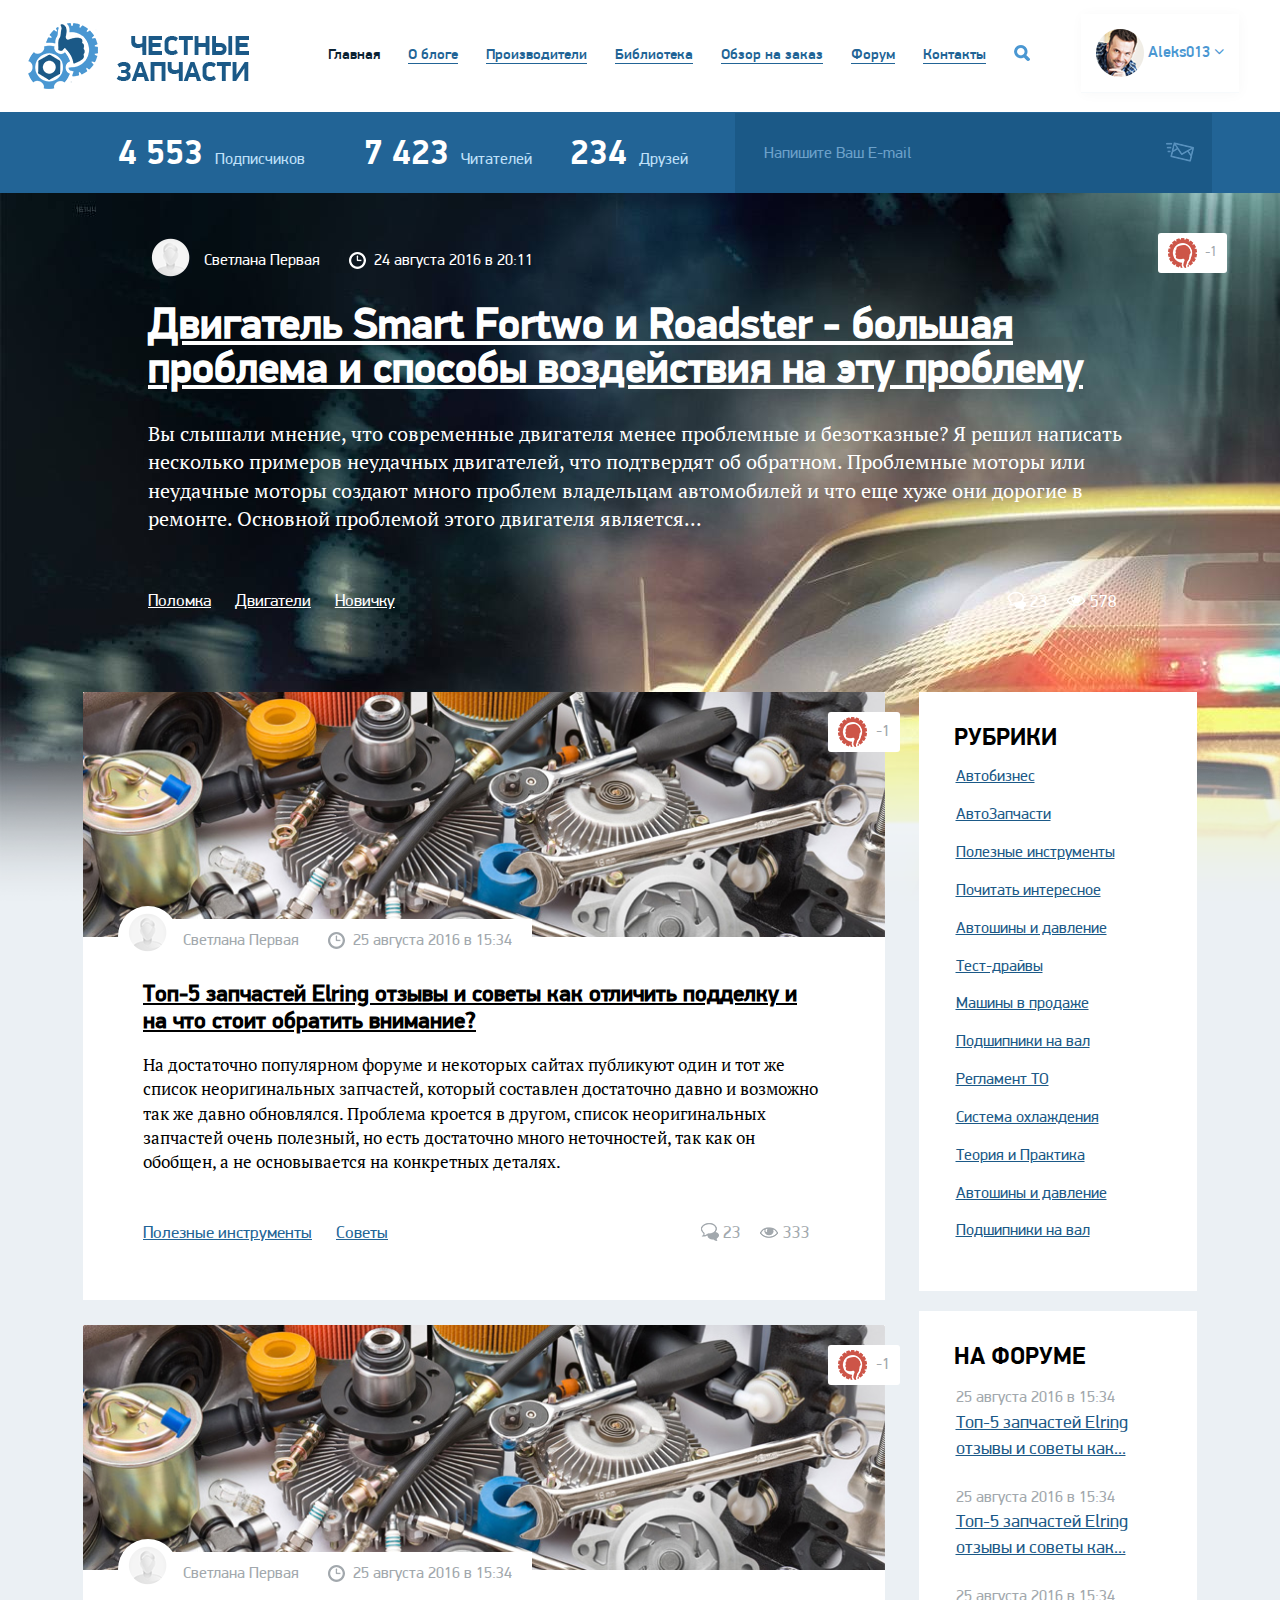
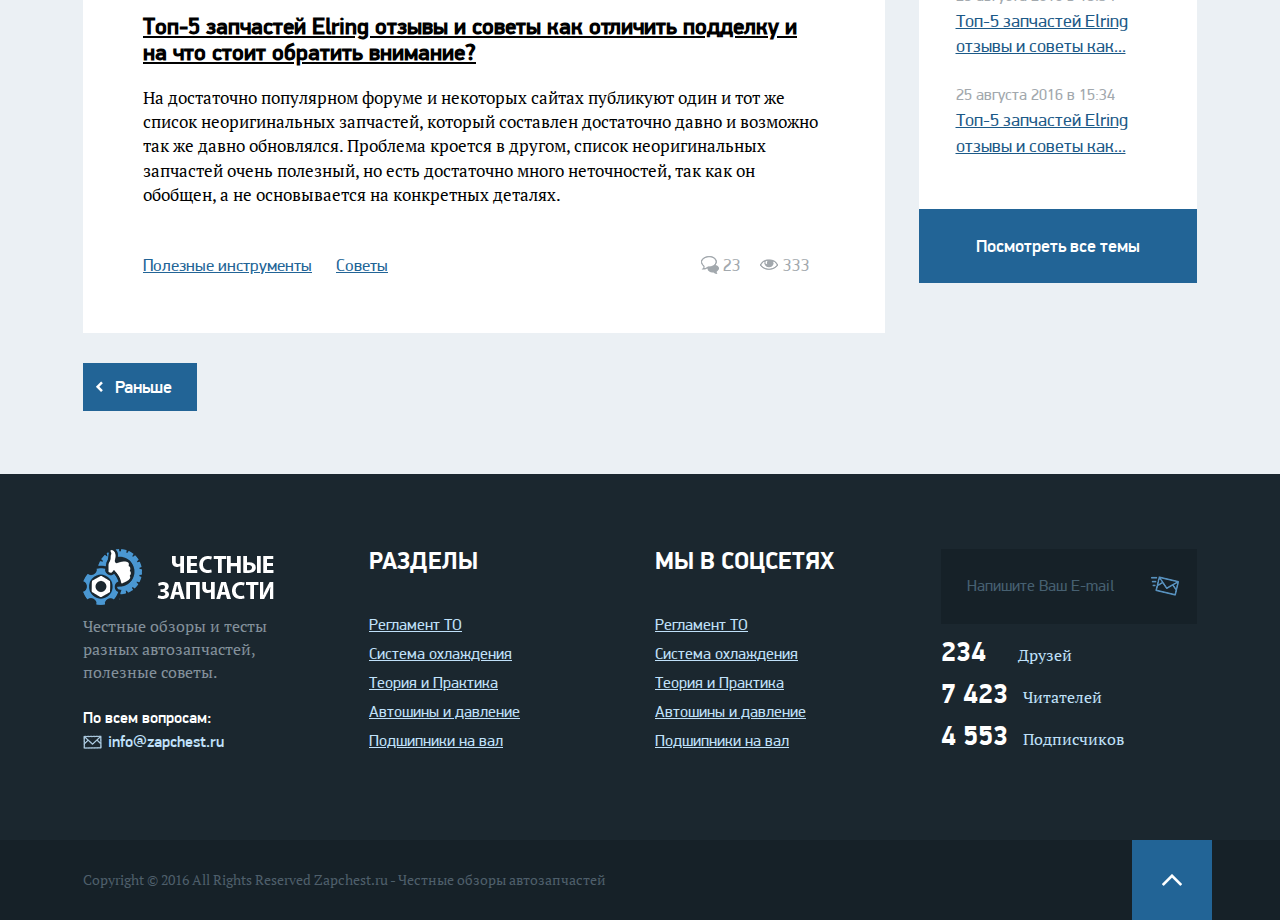
==== commit fe7257c1: "header and another" ====
--- a/index.html
+++ b/index.html
@@ -7,6 +7,7 @@
 	<link rel="shortcut icon" href="">
 	<title>Честные запчасти</title>
 	<link rel="stylesheet" href="css/bootstrap.min.css">
+    <link rel="stylesheet" href="css/font-awesome.min.css">
 	<link rel="stylesheet" href="css/fonts.css">
 	<link rel="stylesheet" href="css/style.css">
 	<link rel="stylesheet" href="css/media.css">
@@ -42,32 +43,74 @@
 		</div>
 		<div class="sticky-anchor"></div>
 		<menu>
-			<div class="container">
-				<div class="row">
-					<div class="col-lg-3 col-xs-12 forfix"><a href="#" class="logo">
-						<img src="img/logo.png" alt="Честные запчасти" class="noFix-Logo"></a>
-						<img src="img/logo-icon.png" alt="Честные запчасти" class="fix-logo"></a>
-					</div>
-					<div class="col-lg-7 col-md-8 col-sm-2 col-xs-5 nav">
-						<ul class="">
-							<li class="current"><a href="#" class="active">Главная</a></li>
-							<li><a href="#">О блоге</a></li>
-							<li><a href="#">Производители</a></li>
-							<li><a href="#">Библиотека</a></li>
-							<li><a href="#">Обзор на заказ</a></li>
-							<li><a href="#">Форум</a></li>
-							<li><a href="#">Контакты</a></li>
-						</ul>
-					</div>
-					<div class="col-lg-1 col-md-2 col-sm-8 col-xs-3 forfixsearch">
-						<a href="#" id="search-but" class="search-icon"></a>
+			<div class="row">
+				<div class="col-lg-3 col-xs-12 forfix"><a href="#" class="logo">
+					<img src="img/logo.png" alt="Честные запчасти" class="noFix-Logo"></a>
+					<img src="img/logo-icon.png" alt="Честные запчасти" class="fix-logo"></a>
+				</div>
+				<div class="col-lg-7 col-md-8 col-sm-2 col-xs-5 nav">
+					<ul class="">
+						<li class="current"><a href="#" class="active">Главная</a></li>
+						<li><a href="#">О блоге</a></li>
+						<li><a href="#">Производители</a></li>
+						<li><a href="#">Библиотека</a></li>
+						<li><a href="#">Обзор на заказ</a></li>
+						<li><a href="#">Форум</a></li>
+						<li><a href="#">Контакты</a></li>
+						<li class="hidden-xs hidden-sm"><a href="#" id="search-but" class="search-icon"></a></li>
+					</ul>
+				</div>
+				<div class="col-lg-1 col-md-2 col-sm-8 col-xs-3 forfixsearch">
 					<div class="hidden-sm hidden-xs search-fix-wrap">
 						<input type="text" name="search" class="what-search" placeholder="Что ищем?">
 						<button name="search" class="search-btn"></button>
 					</div>
-					</div>
-					<div class="col-lg-1 col-md-2 col-sm-2 col-xs-4 pad-enter">
-						<a href="#" class="enter">Вход</a>
+				</div>
+				<div class="col-lg-2 col-md-2 col-sm-2 col-xs-4 pad-enter">
+				<!-- delete display none if user not authorization -->
+					<a href="#" class="enter" style="display: none">Вход</a>
+					<div class="persSet">
+						<div>
+							<img src="img/mini-photo-user.png" alt="user">
+							<button class="onDropdownSet">
+								<span>Aleks013</span>
+								<i class="fa fa-angle-down" aria-hidden="true"></i>
+							</button>
+						</div>
+						<div class="dropdown-set">
+							<ul>
+								<li>
+									<a href="#">
+										<i class="fa fa-envelope-o" aria-hidden="true"></i>
+										<span>Сообщения</span>
+									</a>
+								</li>
+								<li>
+									<a href="#">
+										<i class="fa fa-envelope-o" aria-hidden="true"></i>
+										<span>Мои обзоры</span>
+									</a>
+								</li>
+								<li>
+									<a href="#">
+										<i class="fa fa-envelope-o" aria-hidden="true"></i>
+										<span>Личный данные</span>
+									</a>
+								</li>
+								<li>
+									<a href="#">
+										<i class="fa fa-envelope-o" aria-hidden="true"></i>
+										<span>Мои настройки</span>
+									</a>
+								</li>
+								<li>
+									<a href="#">
+										<i class="fa fa-envelope-o" aria-hidden="true"></i>
+										<span>Выйти</span>
+									</a>
+								</li>
+							</ul>
+						</div>
 					</div>
 				</div>
 			</div>
--- a/css/style.css
+++ b/css/style.css
@@ -211,13 +211,12 @@
 }
 menu ul {
   padding: 0;
-  margin-top:45px;
-  float: right;
+  margin-top: 45px;
 }
 menu ul li {
   float: left;
   list-style: none;
-  margin-right: 20px;
+  margin-right: 28px;
 }
 menu ul li:last-child {
   margin-right: 0;
@@ -225,7 +224,7 @@
 menu ul li a {
   color: #226496;
   font-family: pfdindisplaypro-med;
-  font-size: 16px;
+  font-size: 15px;
   line-height: 18px;
   display: block;
   border-bottom: 1px solid #226496;
@@ -234,7 +233,12 @@
   background: url(../img/arrow-bottom.png) no-repeat center right;
   padding-right: 17px;
 }
-menu ul li:first-child a, menu ul li:first-child a:hover, menu ul li:first-child a:focus {
+menu ul li:first-child a,
+menu ul li:first-child a:hover,
+menu ul li:first-child a:focus,
+menu ul li:last-child a,
+menu ul li:last-child a:hover,
+menu ul li:last-child a:focus {
   border-bottom: transparent 1px solid;
 }
 menu ul li a.active,menu ul li a.active:hover,menu ul li a.active:focus {
@@ -248,7 +252,6 @@
   width: 16px;
   height: 16px;
   background: url(../img/search-icon.png);
-  margin:48px auto 5px;
   display: block;
 }
 .enter {
@@ -268,7 +271,7 @@
   color:#4a97d2;
 }
 .pad-enter {
-  padding: 0 0 0 4px;
+  padding: 0 35px 0 4px;
 }
 .info {
   background: #226496;
@@ -406,29 +409,6 @@
 .main-news .bottom .eye {
   background: url(../img/eye.png) no-repeat left center;
   width: 50px;
-}
-.main-news .like-wrap {
-  top: 50px;
-  right: 50px;
-  position: absolute;
-}
-.main-news .like:hover {
-  cursor: pointer;
-}
-.main-news .like-dislike span:first-child {
-  margin-left: 30px;
-}
-.main-news .like-dislike {
-  position: absolute;
-  color: #a2a8ad;
-  left: -224px;
-  top: -26px;
-  width: 224px;
-  height: 75px;
-  background: url(../img/likes-dislikes-right.png) no-repeat;
-  padding: 25px 0;
-  display: block;
-  z-index: 10;
 }
 .wrap-news {
   color: #000;
@@ -780,9 +760,14 @@
 }
 menu.fixed .nav {
   margin-left: -200px;
+  position: relative;
+  z-index: 999;
+}
+.nav {
+  padding-right: 0;
 }
 menu.fixed .logo {
-  padding: 15px 0 0 0;
+  padding: 15px 0 0 15px;
 }
 menu.fixed ul {
   margin-top:30px;
@@ -812,6 +797,7 @@
   color: #fff;
   min-height: 819px;
   position: relative;
+  overflow: hidden;
 }
 .wrap-news-title .title {
   padding: 50px 70px 0;
@@ -1625,7 +1611,7 @@
 .search-fix-wrap {position: relative;}
 menu .search-btn {
   position: absolute;
-  top: 0; bottom: 0; right: -265px; margin: auto 0;
+  top: 0; bottom: 0; right: -242px; margin: auto 0;
   width: 16px; height: 16px;
   background: url(../img/search-icon.png) no-repeat center;
   border: 0;
@@ -1768,6 +1754,21 @@
   margin: auto;
   position: absolute;
 }
+.word-info-window-view::before {
+  display: none;
+}
+.word-info-window-view::after {
+  content: "";
+  border: 25px solid transparent; border-left: 25px solid #fff;
+  display: block;
+  width: 25px;
+  height: 25px;
+  right: -40px;
+  top: 0;
+  bottom: 0;
+  margin: auto;
+  position: absolute;
+}
 .word-info-window .word {
   font-family: "pfdindisplaypro-med";
   font-size: 24px;
@@ -1904,7 +1905,8 @@
   outline: none;
 }
 
-.contacts .contact .form button, .library .search .form button {
+.contacts .contact .form button,
+.library .search .form button {
   color: #fff;
   background: #226496;
   padding:15px 25px 15px 32px;
@@ -1915,6 +1917,14 @@
   line-height: 18px;
   border: 0;
   float: right;
+  position: relative;
+}
+.library .search .form button.search-btn {
+  padding:12px 25px;
+}
+.library .search .form button img {
+  margin-right: 7px;
+  margin-top: -3px;
 }
 
 .contacts .contact .form button:hover {
@@ -2401,7 +2411,6 @@
 .producers .search .form input {
   font-family: "PTF55F";
   background: #f8f8f8;
-  float: left;
   width: 45%;
 }
 .library .search .form button:not(.arrow-dropdown):hover {
@@ -2555,4 +2564,223 @@
 }
 .bosch .words {
   display: table;
+}
+.personal h2 {
+  font-family: "pfdindisplaypro-bold";
+  color: #fff;
+  font-size: 60px;
+  margin: 5px 0;
+}
+.personal ul li, .personal ul li a {
+  font-family: "pfdindisplaypro-reg";
+  font-size: 18px;
+}
+.personal {
+  text-align: center;
+}
+.personal i {
+  font-size: 16px;
+  margin: 0 5px;
+}
+.personal ul {
+  padding: 0;
+  margin: 0;
+}
+.personal ul li {
+  display: inline-block;
+}
+.editPD {
+  background: #fff;
+  padding: 45px 0;
+  font-family: "pfdindisplaypro-reg";
+  margin-top: -560px;
+  position: relative;
+  z-index: 4;
+}
+.editPD p {
+  margin: 5px 0;
+}
+.personalName {
+  font-family: "pfdindisplaypro-med";
+  color: #4a97d2;
+  font-size: 24px;
+}
+.editPD .personalName {
+  margin-bottom: 15px;
+}
+.changeImg {
+  color: #1b5987;
+  cursor: pointer;
+  background: transparent;
+  border: none;
+  text-decoration: underline;
+  margin-bottom: 20px;
+}
+.changeImg:hover {
+  text-decoration: none;
+}
+.personalInfo p {
+  color: #a2a8ad;
+  font-size: 14px;
+}
+.personalInfo span {
+  color: #226496;
+}
+.editPD .left {
+  text-align: center;
+}
+.personalInfo {
+  text-align: left;
+  display: inline-block;
+}
+.editPD .right {
+  border-left: 1px solid #eaeaea;
+  padding: 0 80px;
+}
+.editPD .right h3 {
+  font-family: "MyriadPro-Bold";
+  font-size: 24px;
+  text-transform: uppercase;
+}
+.editPD .right p {
+  font-family: "PTF55F";
+  color: #0b2233;
+  margin-bottom: 15px;
+}
+.editPD .right span {
+  width: 20%;
+  display: inline-block;
+}
+.editPD .right input,
+.editPD .right textarea {
+  outline: none;
+  width: 79%;
+  border: 1px solid #ebf0f4;
+  color: #565b5e;
+  padding: 15px;
+}
+.editPD .right textarea {
+  height: 200px;
+  resize: none;
+}
+.editPD .right .about {
+  vertical-align: top;
+  margin-top: 10px;
+}
+.savePersonal {
+  color: #fff;
+  background: #226496;
+  padding:15px 25px 15px 32px;
+  margin-top: 5px;
+  display: inline-block;
+  font-family: "pfdindisplaypro-med";
+  font-size: 18px;
+  line-height: 18px;
+  border: 0;
+  margin-top: 30px;
+  float: right;
+}
+.savePersonal:hover {
+  background: #4b97d3;
+}
+.persSet {
+  color: #4a97d2;
+  font-family: "pfdindisplaypro-med";
+  font-size: 16px;
+  margin-top: 13px;
+  border-bottom: 1px solid #f7fafc;
+  display: inline-block;
+  padding: 15px;
+  box-shadow: 1px 1px 13px #f8f8f8;
+  position: relative;
+  white-space: nowrap;
+  text-overflow: ellipsis;
+}
+.persSet button {
+  border: 0;
+  background: none;
+  display: inline-block;
+  padding: 0;
+}
+.dropdown-set {
+  font-size: 16px;
+  color: #1b5987;
+  position: absolute;
+  z-index: 10;
+  background: #fff;
+  width: 100%;
+  left: 0;
+  display: none;
+}
+.dropdown-set.active {
+  display: block;
+}
+.dropdown-set i {
+  margin-right: 10px;
+}
+.dropdown-set ul {
+  margin: 10px 0 10px;
+}
+.dropdown-set li {
+  padding: 5px 0;
+  float: none;
+  margin: 0 0 0 15px;
+
+}
+.dropdown-set li a {
+  border: 0;
+}
+.dropdown-set li a:hover {
+  border: 0;
+}
+.dropdown-set li a span {
+  text-decoration: underline;
+}
+.editPD .right .checkbox {
+  vertical-align: top;
+  margin: 0 3px 0 0;
+  width: 17px;
+  height: 17px;
+}
+.editPD .right .checkbox + label {
+  cursor: pointer;
+}
+.editPD .right .checkbox:not(checked) {
+  position: absolute;
+  opacity: 0;
+}
+.checkbox:not(checked) + label {
+  position: relative;
+  padding: 0 0 0 40px;
+}
+.editPD .right .checkbox:not(checked) + label:before {
+  content: '';
+  position: absolute;
+  top: -4px;
+  left: 0;
+  width: 26px;
+  height: 26px;
+  border-radius: 13px;
+  background: #CDD1DA;
+}
+.editPD .right .checkbox:not(checked) + label:after {
+  content: '';
+  position: absolute;
+  top: -2px;
+  left: 2px;
+  width: 22px;
+  height: 22px;
+  border-radius: 10px;
+  background: #FFF;
+  box-shadow: 0 2px 5px rgba(0,0,0,.3);
+  transition: all .2s;
+}
+.editPD .right .checkbox:checked + label:before {
+  background: #9FD468;
+}
+.editPD .right .checkbox:checked + label:after {
+  opacity: 0;
+}W
+.editPD .right .checkbox:focus + label:before {
+  box-shadow: 0 0 0 3px rgba(255,255,0,.5);
 }--- a/css/media.css
+++ b/css/media.css
@@ -128,9 +128,6 @@
 menu ul {
 	margin-top: 5px;
 }
-.search-icon {
-	margin:8px auto 0;
-}
 .enter {
 	margin-top: -10px;
 	margin-bottom: 5px;
@@ -184,8 +181,15 @@
 .themes-topic table .title-theme {
 	float: none;
 }
-menu .search-btn {right: -45px}
+menu .search-btn {right: -25px}
 menu ul li { margin-right: 17px; }
+.nav {
+	padding-left: 35px;
+}
+.persSet {
+	margin: 0;
+	padding: 5px 15px;
+}
 }
 @media screen and (max-width:992px)  {
 .wrap-news {
@@ -206,6 +210,7 @@
 		position: relative;
 		min-height: 45px;
 		margin-bottom: 10px;
+		padding-left: 35px;
 	}
 	.nav ul {
 		width: 100%;
@@ -215,7 +220,7 @@
 		padding: 5px 0;
 		position: absolute;
 		top: 0;
-		left: 0;
+		left: 35px;
 		border: solid 1px #aaa;
 		background: #FAFAFA url(../img/icon-menu.png) no-repeat 10px 15px;
 		border-radius: 5px;
@@ -538,4 +543,11 @@
 .bosch .common-info {
   	padding: 30px 10px 50px;
 }
+.editPD .right span {
+  width: 100%;
+}
+.editPD .right input,
+.editPD .right textarea {
+  width: 100%;
+}
 }